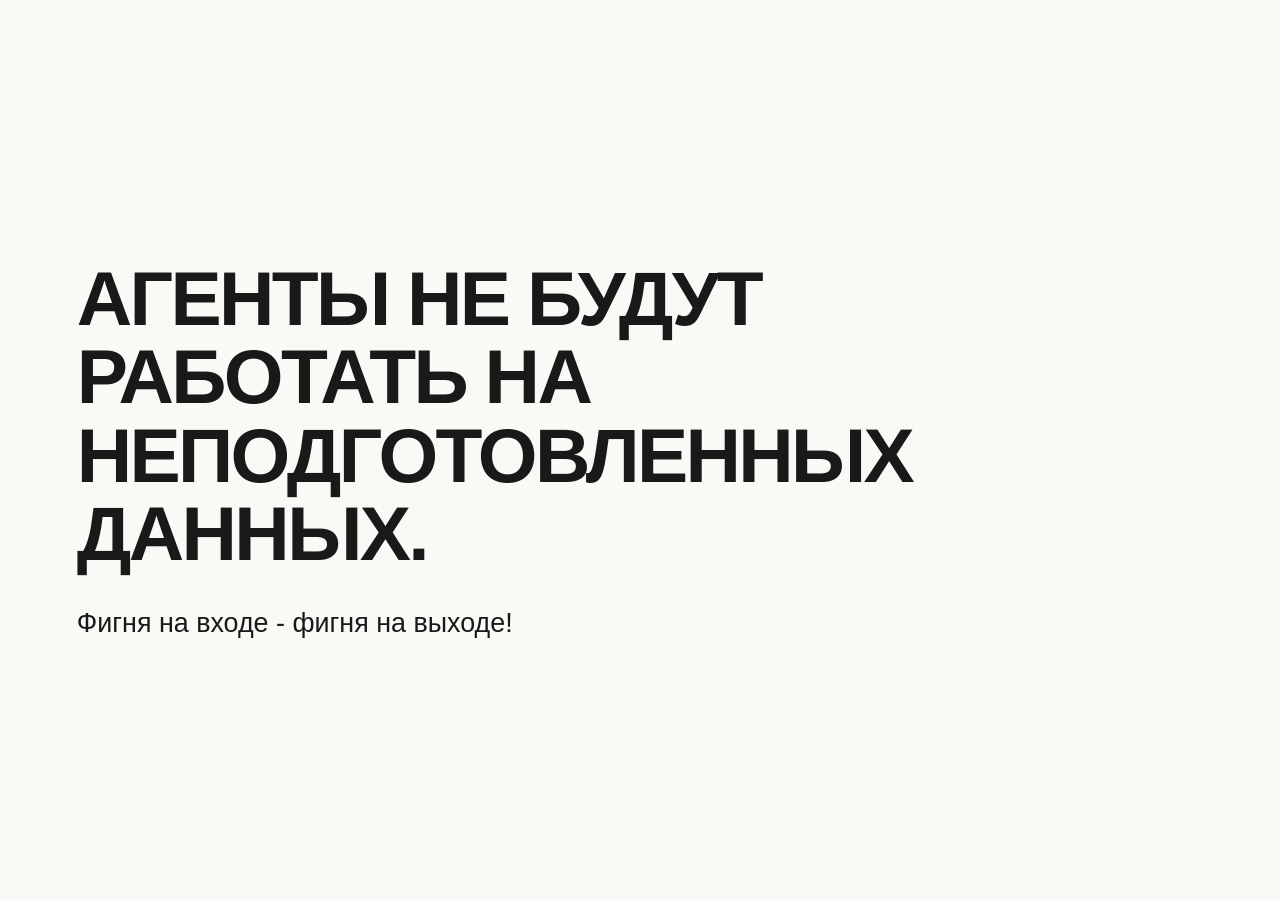
==== index.html @ 3a125cfa "Оставить на главной только тезис о подготовке данных и скрыть прежние страницы" ====
<!doctype html>
<html lang="ru">
<head>
<meta charset="utf-8">
<meta name="viewport" content="width=device-width, initial-scale=1">
<title>Агенты не будут работать на неподготовленных данных</title>
<style>
* { box-sizing: border-box; }
body { margin: 0; background: #faf9f6; color: #191919; font-family: Arial, sans-serif; }
main { min-height: 100vh; min-height: 100svh; display: grid; align-content: center; padding: 6vw; }
h1 { max-width: 22ch; margin: 0; font-size: clamp(1.55rem, 6vw, 6rem); line-height: 1.02; letter-spacing: -.035em; }
p { margin: 1.25em 0 0; font-size: clamp(1.1rem, 2.1vw, 2rem); line-height: 1.3; }
</style>
</head>
<body>
<main>
<h1>АГЕНТЫ НЕ БУДУТ РАБОТАТЬ НА НЕПОДГОТОВЛЕННЫХ ДАННЫХ.</h1>
<p>Фигня на входе - фигня на выходе!</p>
</main>
</body>
</html>
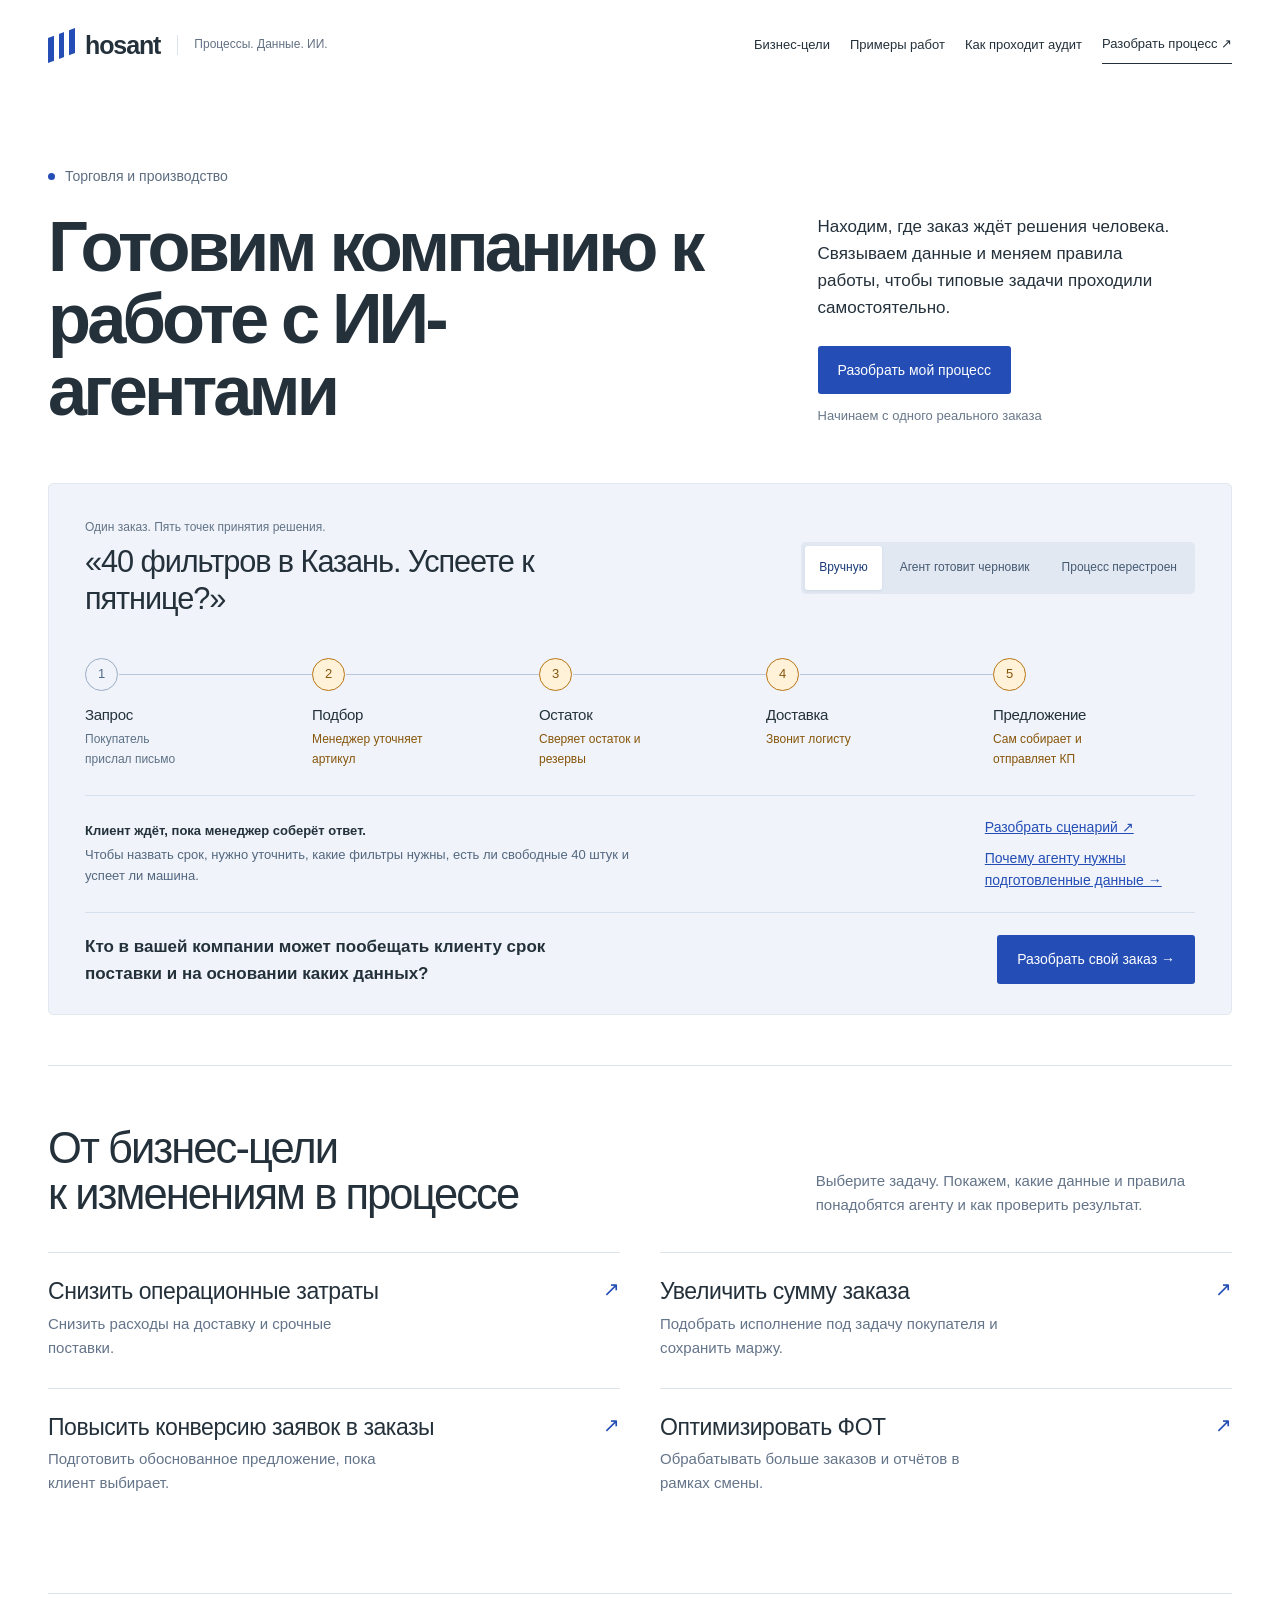
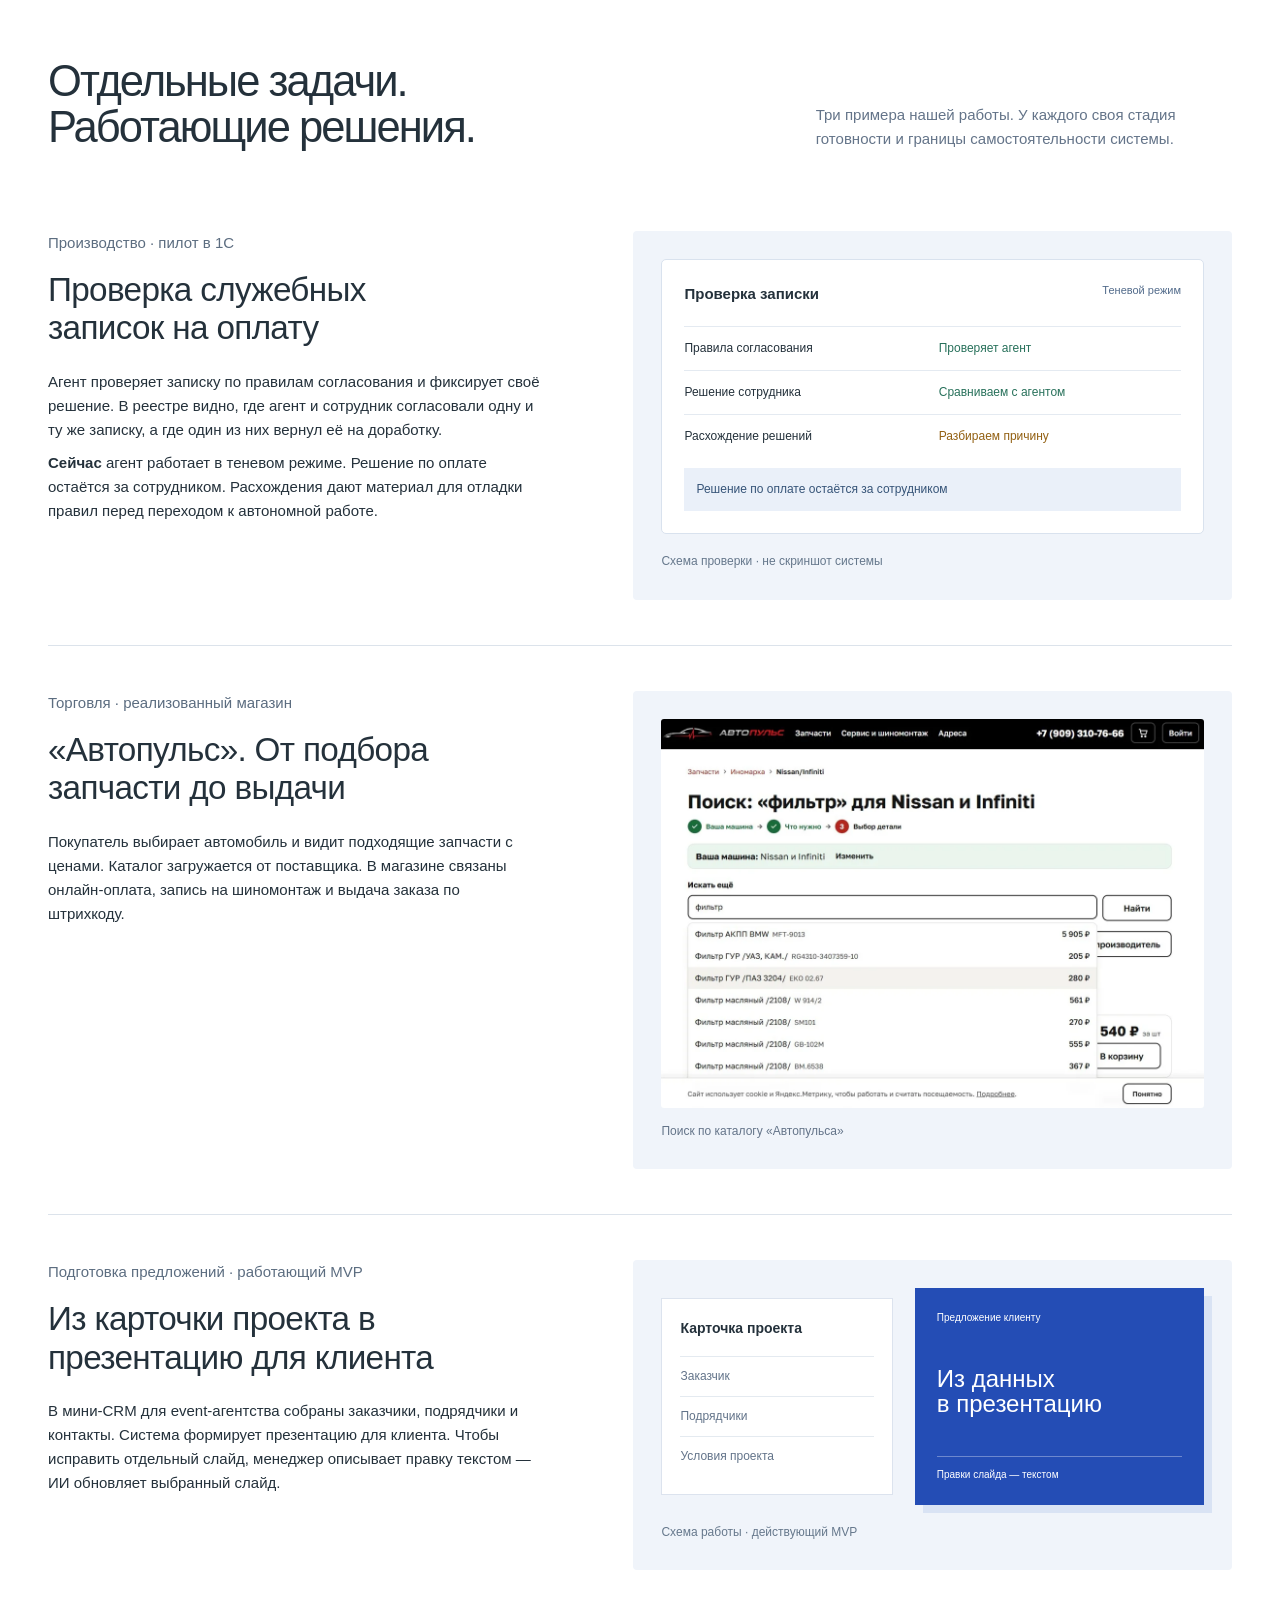
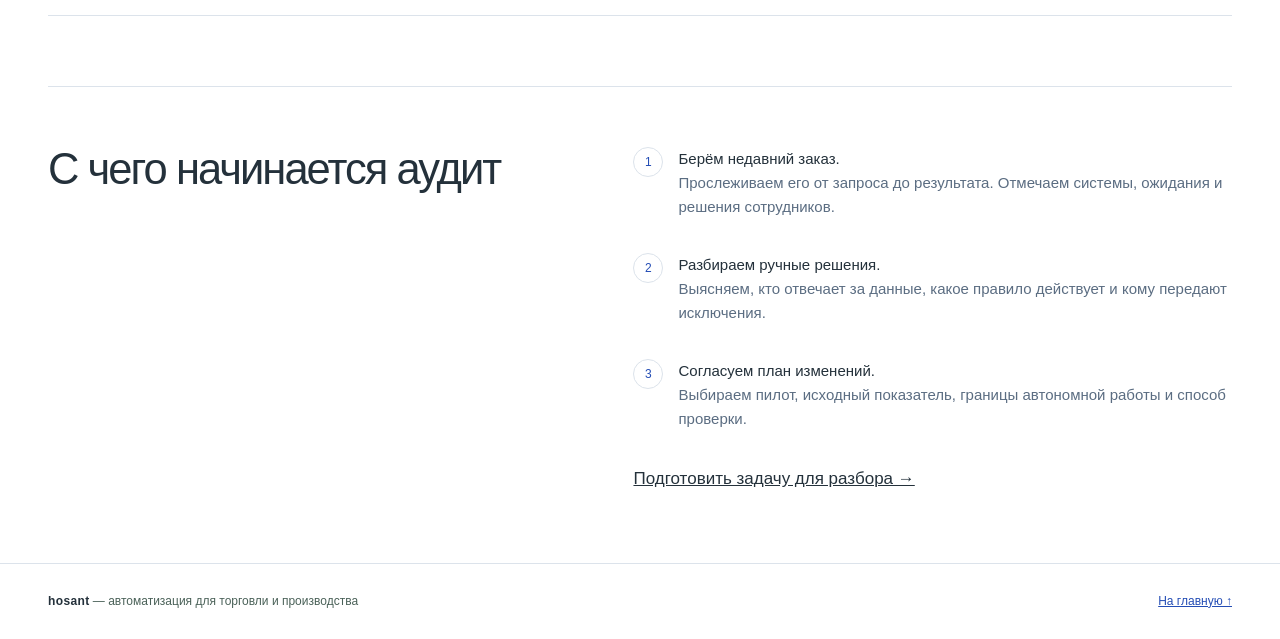
==== commit 1489df7e: "Восстановить обе страницы сайта в редакции до перезапуска" ====
--- a/index.html
+++ b/index.html
@@ -1,21 +1,135 @@
-<!doctype html>
-<html lang="ru">
-<head>
-<meta charset="utf-8">
-<meta name="viewport" content="width=device-width, initial-scale=1">
-<title>Агенты не будут работать на неподготовленных данных</title>
-<style>
-* { box-sizing: border-box; }
-body { margin: 0; background: #faf9f6; color: #191919; font-family: Arial, sans-serif; }
-main { min-height: 100vh; min-height: 100svh; display: grid; align-content: center; padding: 6vw; }
-h1 { max-width: 22ch; margin: 0; font-size: clamp(1.55rem, 6vw, 6rem); line-height: 1.02; letter-spacing: -.035em; }
-p { margin: 1.25em 0 0; font-size: clamp(1.1rem, 2.1vw, 2rem); line-height: 1.3; }
-</style>
-</head>
-<body>
-<main>
-<h1>АГЕНТЫ НЕ БУДУТ РАБОТАТЬ НА НЕПОДГОТОВЛЕННЫХ ДАННЫХ.</h1>
-<p>Фигня на входе - фигня на выходе!</p>
-</main>
-</body>
-</html>
+<!doctype html>
+<html lang="ru"><head><meta charset="utf-8"><meta name="viewport" content="width=device-width,initial-scale=1"><meta name="description" content="Аудит и изменение процессов для работы с ИИ-агентами в торговле и производстве."><title>ИИ для торговли и производства</title>
+<style>
+:root{--ink:#162c29;--green:#136454;--paper:#fbfaf6;--rule:#c9d2ca;--pale:#eaf1e8;--dark:#123d35;color:var(--ink);background:var(--paper);font:16px/1.55 Inter,Arial,sans-serif}*{box-sizing:border-box}body{margin:0}a{color:inherit}button,input,textarea{font:inherit}button,summary{cursor:pointer}a:focus-visible,button:focus-visible,summary:focus-visible,textarea:focus-visible{outline:3px solid #d18318;outline-offset:3px}.wrap{width:min(1160px,92%);margin:auto}header{border-bottom:1px solid var(--rule)}header .wrap,footer .wrap{display:flex;align-items:center;justify-content:space-between;gap:20px;padding:18px 0;flex-wrap:wrap}.brand{font-weight:700;text-decoration:none;display:flex;align-items:center;gap:10px}.mark{width:22px;height:22px;background:linear-gradient(135deg,var(--green) 45%,transparent 45% 55%,var(--green) 55%);border-radius:4px}nav{display:flex;gap:20px;align-items:center;flex-wrap:wrap}nav a{text-decoration:none;font-size:14px}a:hover{text-decoration:underline}.hero{padding:clamp(32px,6vw,76px) 0;display:grid;grid-template-columns:1.12fr 1fr;gap:clamp(24px,5vw,78px);align-items:center}.eyebrow{font-size:12px;font-weight:700;text-transform:uppercase;letter-spacing:.09em;color:var(--green)}h1,h2,h3,p{margin:0}h1,h2{letter-spacing:-.045em;line-height:1.05}h1{font-size:clamp(37px,5vw,69px);max-width:20ch}h2{font-size:clamp(27px,3.2vw,43px)}h3{font-size:20px;line-height:1.24;letter-spacing:-.02em}.lead{margin:18px 0 24px;max-width:60ch;font-size:18px}.cta{display:inline-flex;align-items:center;justify-content:center;background:var(--green);color:white;text-decoration:none;border:0;border-radius:6px;padding:12px 18px;font-weight:600}.demo{background:var(--dark);color:white;padding:clamp(20px,3vw,36px);border-radius:16px}.demo .eyebrow{color:#bddac7}.demo h2{font-size:clamp(24px,3vw,35px);margin:10px 0 20px}.tabs{display:flex;gap:4px;flex-wrap:wrap}.tabs button{color:white;background:transparent;border:1px solid #82a397;border-radius:5px;padding:8px 11px;font-size:14px}.tabs button[aria-pressed=true]{background:#e4f1c5;color:#18392c;border-color:#e4f1c5}.reply{padding:17px 0 0;min-height:104px}.reply strong{display:block;color:#d8efb6}.demo a{color:#d8efb6}.band{border-top:1px solid var(--rule);padding:36px 0 42px}.grid{display:grid;grid-template-columns:repeat(2,minmax(0,1fr));gap:12px;margin-top:20px}.tile{display:block;background:white;border:1px solid var(--rule);border-radius:9px;padding:20px;text-decoration:none}.tile:hover{background:var(--pale);text-decoration:none;border-color:var(--green)}.tile h3{display:flex;justify-content:space-between;gap:10px}.tile p{color:#51635b;margin-top:6px}.audit{display:grid;grid-template-columns:1fr 2fr;gap:24px}.audit ol{margin:0;padding-left:22px}.audit li{margin-bottom:9px}.inner{padding:30px 0 60px;max-width:920px}.crumb{font-size:14px;color:var(--green);margin-bottom:28px}.inner h1{font-size:clamp(32px,5vw,58px);max-width:26ch}.rows{margin:22px 0}.row{display:grid;grid-template-columns:1fr 2fr;gap:20px;border-top:1px solid var(--rule);padding:17px 0}.row dt{font-weight:700}.row dd{margin:0}.brief{max-width:650px;display:grid;gap:14px;margin-top:20px}textarea{display:block;width:100%;margin-top:7px;padding:12px;border:1px solid var(--rule);border-radius:6px}footer{border-top:1px solid var(--rule);color:#4a6158;font-size:14px}footer a{color:var(--green)}@media(max-width:740px){.hero,.audit,.row{grid-template-columns:1fr}.row{gap:4px}.grid{grid-template-columns:1fr}nav{gap:12px}.demo{padding:20px}.hero{gap:25px}.inner{padding-top:20px}}@media(max-width:380px){header .wrap{gap:8px}.brand{font-size:14px}}
+.works article{display:grid;grid-template-columns:minmax(220px,1fr) 2fr;gap:32px;padding:23px 0;border-bottom:1px solid var(--rule);scroll-margin-top:16px}.works h3{margin-top:6px}.works article p+p{margin-top:9px}.works details{margin-top:12px;color:var(--green)}.works summary{padding:5px 0}.works figure{margin:12px 0 0}.works img{display:block;width:100%;height:auto;border:1px solid var(--rule);border-radius:6px}.works figcaption{font-size:13px;margin-top:4px}.related{margin:0 0 18px}.related a{color:var(--green)}@media(max-width:740px){.works article{grid-template-columns:1fr;gap:9px}}
+
+:root{--ink:#24313b;--green:#244db5;--paper:#fff;--rule:#dce3eb;--pale:#eef3fc;--dark:#183564;font:17px/1.6 'Golos Text',Arial,sans-serif;color:var(--ink);background:#fff}
+html{scroll-behavior:smooth}body{overflow-wrap:break-word}button,a,input,textarea{-webkit-tap-highlight-color:transparent}a,button{touch-action:manipulation}button{min-height:44px}.wrap{width:min(1240px,calc(100% - 96px))}header .wrap{padding:25px 0}header{border-bottom:0}.brand{font-size:25px;letter-spacing:-1.1px}.brand small{font-size:12px;letter-spacing:0;font-weight:400;border-left:1px solid var(--rule);padding-left:16px;margin-left:7px;color:#637183}.mark{width:27px;height:25px;border-radius:0;background:linear-gradient(90deg,#244db5 0 22%,transparent 22% 39%,#244db5 39% 61%,transparent 61% 78%,#244db5 78%);transform:skewY(-20deg)}nav a{font-size:13px}nav a:last-child{border-bottom:1px solid var(--ink);padding:8px 0}.hero{display:block;padding:75px 0 50px}.hero-top{display:grid;grid-template-columns:1.7fr 1fr;gap:65px;align-items:end}.eyebrow{text-transform:none;letter-spacing:0;font-weight:500;font-size:14px;color:#5c6d80}.hero .eyebrow{margin-bottom:24px;display:flex;align-items:center;gap:10px}.hero .eyebrow:before{content:'';width:7px;height:7px;background:var(--green);border-radius:50%}h1{font-size:clamp(40px,5.5vw,76px);max-width:17ch;line-height:1.02;letter-spacing:-.055em;font-weight:600}h2{font-size:clamp(30px,3.4vw,46px);font-weight:500;letter-spacing:-.045em}h3{font-weight:500}.hero .lead{font-size:17px;margin:0 0 24px;max-width:39ch}.cta{border-radius:3px;padding:13px 20px;font-size:14px;font-weight:500}.cta:hover{background:#173b97;text-decoration:none}.hero-note{font-size:13px;margin-top:12px;color:#68778a}
+.journey{margin-top:56px;padding:34px 36px 27px;background:#f0f4fa;border:1px solid #e2e8f0;border-radius:5px}.journey-head{display:flex;justify-content:space-between;gap:25px;align-items:center}.journey-head h2{font-size:clamp(23px,2.4vw,32px);letter-spacing:-.035em;max-width:27ch;line-height:1.2}.scenario-label{font-size:12px;color:#627387;margin-bottom:7px}.tabs{background:#e1e8f2;padding:4px;border-radius:5px;flex-wrap:nowrap;flex-shrink:0}.tabs button{color:#455971;border:0;border-radius:3px;font-size:12px;padding:8px 14px}.tabs button[aria-pressed=true]{background:#fff;color:#193b77;box-shadow:0 1px 3px #18356416}.route-track{list-style:none;padding:0;margin:40px 0 25px;display:grid;grid-template-columns:repeat(5,1fr);gap:25px}.route-track li{position:relative;min-width:0}.route-track li:not(:last-child):after{content:'';position:absolute;height:1px;background:#b9c7d9;left:34px;right:-25px;top:16px}.node-dot{display:grid;place-items:center;position:relative;z-index:1;width:33px;height:33px;border:1px solid #9babc2;border-radius:50%;background:#f0f4fa;color:#526a8d;font-size:13px;margin-bottom:15px}.route-track h3{font-size:15px;margin-bottom:6px}.route-track p{font-size:12px;color:#5e7187;max-width:17ch;min-height:40px}.route-track .waiting .node-dot{background:#fff2d8;border-color:#b87514;color:#86560d}.route-track .waiting p{color:#87550a}.journey[data-after=true] .node-dot{background:#e3efe9;border-color:#28715b;color:#28715b}.journey[data-after=true] .route-track li:not(:last-child):after{background:#6f9f91}.journey-foot{display:grid;grid-template-columns:1fr auto;gap:24px;align-items:center;border-top:1px solid #d6dfec;padding-top:20px}.reply{padding:0;min-height:66px;max-width:78ch;font-size:13px;color:#53677f}.reply strong{color:var(--ink);margin-bottom:3px}.journey-foot>a{font-size:13px;color:var(--green)}.band{padding:60px 0 70px}.section-head{display:grid;grid-template-columns:1.7fr 1fr;gap:60px;margin-bottom:35px;align-items:end}.section-head p{font-size:15px;color:#647489}.grid{gap:0 40px;margin-top:30px}.tile{border:0;border-top:1px solid var(--rule);border-radius:0;padding:24px 0 28px;background:none}.tile:hover{background:none}.tile h3{font-size:23px}.tile h3 span{color:var(--green);font-size:20px}.tile p{font-size:15px;max-width:42ch;color:#647489}.works{padding-top:65px}.works article{grid-template-columns:1fr 1.15fr;gap:65px;padding:45px 0;align-items:start}.works h3{font-size:clamp(25px,2.6vw,35px);line-height:1.16;max-width:23ch;margin:16px 0 22px}.works article p{font-size:15px}.work-copy{max-width:52ch}.work-copy p+p{margin-top:12px}.work-visual{background:#f0f4fa;padding:28px;border-radius:4px;min-width:0}.visual-caption{font-size:12px!important;color:#66788c;margin-top:18px!important}.approval{background:white;border:1px solid #d9e2ee;border-radius:5px;padding:22px}.approval-title{font-size:15px;font-weight:600;margin-bottom:20px;display:flex;justify-content:space-between}.approval-title span{font-size:11px;color:#526b8b;font-weight:400}.approval-line{display:grid;grid-template-columns:1fr 1fr;gap:12px;padding:12px 0;border-top:1px solid #e4eaf1;font-size:12px}.approval-line b{font-weight:500;color:#28715b}.approval-line.warn b{color:#926012}.approval-bottom{font-size:12px;background:#eaf0f9;padding:12px;margin-top:10px;color:#365478}.works figure{margin:0}.works img{border:0;border-radius:3px}.works figcaption{font-size:12px;color:#647489;margin-top:14px}.document-stack{display:grid;grid-template-columns:.8fr 1fr;gap:22px;align-items:center}.project-sheet{background:white;border:1px solid #dce3ee;padding:18px;font-size:12px}.project-sheet b{display:block;font-size:14px;margin-bottom:16px}.project-sheet span{display:block;border-top:1px solid #e4eaf0;padding:10px 0;color:#63748a}.slide-sheet{aspect-ratio:4/3;background:#244db5;color:white;padding:22px;display:flex;flex-direction:column;justify-content:space-between;box-shadow:8px 8px 0 #d9e3f4}.slide-sheet small{font-size:10px}.slide-sheet strong{font-size:24px;line-height:1.05;font-weight:500}.slide-sheet span{font-size:10px;border-top:1px solid #ffffff55;padding-top:10px}.audit{grid-template-columns:1fr 1.15fr;gap:65px}.audit ol{list-style:none;padding:0;counter-reset:audit}.audit li{position:relative;padding:0 0 25px 45px;counter-increment:audit}.audit li:before{content:counter(audit);position:absolute;left:0;top:0;border:1px solid var(--rule);width:28px;height:28px;display:grid;place-items:center;font-size:12px;color:var(--green);border-radius:50%}.audit li b{display:block;font-weight:500}.audit li{font-size:15px;color:#5b6d82}.audit li b{color:var(--ink)}.inner{padding-top:60px;min-height:65vh}.inner h1{font-weight:500}.crumb{font-size:13px}.row{font-size:16px;padding:22px 0}.brief{gap:22px}textarea{background:#f7f9fc;border-radius:3px}.brief p{font-size:14px;color:#647489}footer .wrap{padding:28px 0;font-size:12px}.footer-brand{font-weight:600;letter-spacing:.03em;color:var(--ink)}.skip{position:absolute;left:20px;top:-100px;background:white;padding:12px;z-index:5}.skip:focus{top:10px}:focus-visible{outline:3px solid #b87514;outline-offset:4px}
+@media(min-width:1500px){.hero{padding-top:95px}}@media(max-width:950px){.wrap{width:calc(100% - 48px)}.hero-top{gap:30px;grid-template-columns:1.4fr 1fr}.hero .lead{font-size:15px}.journey{padding:26px}.journey-head{align-items:start}.works article,.audit{gap:30px}.brand small{display:none}.journey-foot{grid-template-columns:1fr}.section-head{gap:30px}.slide-sheet strong{font-size:20px}}
+@media(max-width:680px){.wrap{width:calc(100% - 36px)}header .wrap{padding:19px 0;gap:18px}.brand{font-size:23px}nav{width:100%;justify-content:space-between;gap:10px}nav a{font-size:11px}nav a:last-child{display:none}.hero{padding:34px 0}.hero-top,.section-head,.works article,.audit{grid-template-columns:1fr;gap:22px}h1{font-size:clamp(39px,10vw,62px);max-width:17ch}.hero .eyebrow{margin-bottom:18px}.hero .lead{font-size:16px;max-width:45ch}.hero-note{font-size:12px}.journey{margin-top:32px;padding:22px 18px}.journey-head{display:block}.tabs{width:fit-content;margin-top:20px}.route-track{grid-template-columns:1fr;margin:27px 0 12px;gap:0}.route-track li{display:grid;grid-template-columns:34px 1fr;column-gap:14px;padding-bottom:21px}.route-track li:not(:last-child):after{width:1px;height:auto;left:16px;right:auto;top:30px;bottom:0}.node-dot{grid-row:1/3;margin:0}.route-track h3{margin:2px 0 2px}.route-track p{max-width:none;min-height:0}.journey-foot{gap:16px}.reply{min-height:106px;font-size:13px}.band{padding:38px 0 44px}.section-head{margin-bottom:20px}.section-head p{font-size:14px}.grid{grid-template-columns:1fr;margin-top:20px}.tile{padding:20px 0}.tile h3{font-size:21px}.works article{padding:30px 0;gap:22px}.works h3{font-size:29px;max-width:22ch}.work-visual{padding:20px}.approval-title{gap:12px}.approval-title span{max-width:80px;text-align:right}.audit{gap:28px}.inner{padding-top:30px}.inner h1{font-size:38px}.row{grid-template-columns:1fr;gap:5px}.row dt{font-size:14px;color:#61748b}footer .wrap{align-items:start;gap:12px}.document-stack{gap:15px}.slide-sheet{padding:15px}.slide-sheet strong{font-size:21px}}
+@media(prefers-reduced-motion:reduce){html{scroll-behavior:auto}*,*:before,*:after{animation:none!important;transition:none!important}}
+
+.journey .journey-head{flex-wrap:wrap}.journey .tabs{flex-wrap:wrap;max-width:100%}.audit-prompt{border-top:1px solid #d6dfec;margin-top:20px;padding-top:20px;display:flex;align-items:center;justify-content:space-between;gap:16px;flex-wrap:wrap}.audit-prompt p{max-width:52ch;font-weight:600}.audit-prompt .cta{white-space:normal}
+.journey-links{display:grid;gap:8px;max-width:27ch;font-size:14px}.journey-links a{color:var(--green)}
+</style></head><body><a class="skip" href="#app">Перейти к содержанию</a><header><div class="wrap"><a class="brand" href="#home"><span class="mark" aria-hidden="true"></span>hosant<small>Процессы. Данные. ИИ.</small></a><nav aria-label="Навигация"><a href="#goals">Бизнес-цели</a><a href="#works">Примеры работ</a><a href="#audit">Как проходит аудит</a><a href="#brief">Разобрать процесс ↗</a></nav></div></header>
+<main class="wrap" id="app" tabindex="-1"></main><footer><div class="wrap"><span><span class="footer-brand">hosant</span> — автоматизация для торговли и производства</span><a href="#home">На главную ↑</a></div></footer>
+<template id="portfolio">
+<section class="band works" id="works" aria-labelledby="work-title">
+<div class="section-head"><h2 id="work-title">Отдельные задачи.<br>Работающие решения.</h2><p>Три примера нашей работы. У каждого своя стадия готовности и границы самостоятельности системы.</p></div>
+<article id="work-1c">
+<div><p class="eyebrow">Производство · пилот в 1С</p><h3>Проверка служебных записок на оплату</h3><div class="work-copy"><p>Агент проверяет записку по правилам согласования и фиксирует своё решение. В реестре видно, где агент и сотрудник согласовали одну и ту же записку, а где один из них вернул её на доработку.</p><p><strong>Сейчас</strong> агент работает в теневом режиме. Решение по оплате остаётся за сотрудником. Расхождения дают материал для отладки правил перед переходом к автономной работе.</p></div></div><div class="work-visual"><div class="approval"><div class="approval-title">Проверка записки<span>Теневой режим</span></div><div class="approval-line"><span>Правила согласования</span><b>Проверяет агент</b></div><div class="approval-line"><span>Решение сотрудника</span><b>Сравниваем с агентом</b></div><div class="approval-line warn"><span>Расхождение решений</span><b>Разбираем причину</b></div><div class="approval-bottom">Решение по оплате остаётся за сотрудником</div></div><p class="visual-caption">Схема проверки · не скриншот системы</p></div></article>
+<article id="work-catalog">
+<div><p class="eyebrow">Торговля · реализованный магазин</p><h3>«Автопульс». От подбора запчасти до выдачи</h3><div class="work-copy"><p>Покупатель выбирает автомобиль и видит подходящие запчасти с ценами. Каталог загружается от поставщика. В магазине связаны онлайн-оплата, запись на шиномонтаж и выдача заказа по штрихкоду.</p>
+</div></div><div class="work-visual"><figure><img loading="lazy" alt="В каталоге «Автопульса» по запросу о фильтрах для Nissan и Infiniti показаны варианты с ценами." src="[data-uri]"><figcaption>Поиск по каталогу «Автопульса»</figcaption></figure></div></article>
+<article id="work-proposal">
+<div><p class="eyebrow">Подготовка предложений · работающий MVP</p><h3>Из карточки проекта в презентацию для клиента</h3><div class="work-copy"><p>В мини-CRM для event-агентства собраны заказчики, подрядчики и контакты. Система формирует презентацию для клиента. Чтобы исправить отдельный слайд, менеджер описывает правку текстом — ИИ обновляет выбранный слайд.</p></div></div><div class="work-visual"><div class="document-stack"><div class="project-sheet"><b>Карточка проекта</b><span>Заказчик</span><span>Подрядчики</span><span>Условия проекта</span></div><div class="slide-sheet"><small>Предложение клиенту</small><strong>Из данных<br>в презентацию</strong><span>Правки слайда — текстом</span></div></div><p class="visual-caption">Схема работы · действующий MVP</p></div></article>
+</section></template>
+<script>
+'use strict';
+const goals=[
+{title:'Снизить операционные затраты',cases:[
+['Объединить доставки','Два заказа в один район уходят разными машинами.','Агент сверяет адреса, загрузку и окна приёмки. Объединяет рейсы, если соблюдены все условия.','Стоимость доставки заказа при сопоставимых маршрутах и сроках.'],
+['Избежать срочной закупки','Нехватку деталей замечают перед выпуском партии и платят за экспресс-доставку.','Агент сверяет спецификацию с остатками и датами поступлений. Заранее создаёт заявку на недостающие детали.','Доплаты за срочные поставки на выпущенную партию.']]},
+{title:'Увеличить сумму заказа',cases:[
+['Предложить старшую модель','Продавец выставляет счёт по артикулу, хотя заявленная нагрузка близка к пределу модели.','Агент сравнивает требования с каталогом и включает в предложение два подходящих варианта с разницей в цене. Выбор за клиентом.','Средний чек и валовая прибыль на сопоставимый заказ.'],
+['Предложить усиленное исполнение','Для детали считают только базовое покрытие, хотя заказчик указал влажную среду.','Агент находит согласованный вариант покрытия для этих условий и добавляет в КП его стоимость и срок изготовления.','Доля заказов с улучшенным исполнением и валовая прибыль на заказ.']]},
+{title:'Повысить конверсию заявок в заказы',cases:[
+['Ответить, пока клиент выбирает поставщика','Менеджер выясняет, успеет ли доставить 40 фильтров в Казань к пятнице.','Агент сверяет остаток, цену клиента и дату перевозчика. Если срок подтверждён, сразу отправляет предложение.','Доля квалифицированных заявок, ставших заказами.'],
+['Быстрее рассчитать типовую партию','Запрос на повторный выпуск ждёт, пока технолог и плановик подтвердят параметры.','Для утверждённой спецификации агент проверяет материалы и свободную мощность, рассчитывает срок и выпускает КП по правилам.','Доля запросов на типовые партии, дошедших до заказа.']]},
+{title:'Оптимизировать ФОТ',cases:[
+['Обработать больше заказов в смену','Оператор переносит позиции из писем покупателей в учётную систему.','Агент создаёт заказы по распознанным артикулам. Оператор получает только строки, требующие уточнения.','ФОТ обработки одного заказа при неизменной доле ошибок.'],
+['Снять ручную подготовку сменной сводки','Мастер после смены собирает выпуск и брак из нескольких журналов.','Агент сводит записи по партиям и передаёт мастеру расхождения. После сверки формирует отчёт.','Часы подготовки сводок и оплаченные сверхурочные за месяц.']]}
+];
+const auditExamples=[[["Диспетчер уточняет адреса и допустимое время доставки, затем решает, можно ли менять рейс.","Закрепить в заказе адрес, окно и ограничения по грузу. Согласовать, кто разрешает перенос и при каких условиях маршрут можно менять автоматически."],["Снабженец уточняет версию спецификации у технолога, затем решает, нужна ли срочная закупка.","Связать утверждённую спецификацию с планом выпуска, остатками и сроками поставки. Назначить ответственного за изменения плана."]],[["Менеджер переводит пожелания клиента в требования и проверяет, подходит ли более дорогая модель.","Связать рабочие параметры с характеристиками каталога. Согласовать допустимые замены и ситуации, требующие инженера."],["Инженер уточняет среду эксплуатации и проверяет, допустимо ли менять исполнение детали.","Связать условия эксплуатации с утверждёнными исполнениями и себестоимостью. Новые сочетания направлять технологу."]],[["На входе менеджер выясняет, какой фильтр назван в письме. Агент может собрать черновик КП. На выходе менеджер звонит логисту и решает, можно ли обещать пятницу.","Связать обозначение клиента с артикулом, остаток — с резервами, адрес — с подтверждённым сроком перевозчика. Продажи и логистика согласуют, когда можно обещать дату, кто обновляет данные и кому передать исключение."],["На входе технолог определяет версию чертежа. На выходе плановик решает, можно ли обещать срок.","Утвердить версионность спецификаций, связать нормы с запасами и графиком загрузки. Определить, какие отклонения требуют нового расчёта."]],[["Оператор расшифровывает обозначения клиента, после загрузки сверяет созданный заказ с письмом.","Вести соответствия артикулов, проверять единицы измерения и дубли. Назначить владельца справочника и очередь неоднозначных строк."],["Мастер определяет, к какой партии относится запись, и объясняет расхождение между сменами.","Закрепить единые номера партий, правила учёта брака и время закрытия смены. Установить, кто подтверждает исправления."]]];
+
+const industries=['Торговля','Производство'];
+const summaries=['Снизить расходы на доставку и срочные поставки.','Подобрать исполнение под задачу покупателя и сохранить маржу.','Подготовить обоснованное предложение, пока клиент выбирает.','Обрабатывать больше заказов и отчётов в рамках смены.'];
+const app=document.querySelector('#app');
+function tile(url,title,description,label=''){
+ return '<a class="tile" href="#'+url+'">'+(label?'<span class="eyebrow">'+label+'</span>':'')+'<h3>'+title+'<span aria-hidden="true">↗</span></h3><p>'+description+'</p></a>';
+}
+function home(){
+ app.innerHTML='<section class="hero"><p class="eyebrow">Торговля и производство</p><div class="hero-top"><h1>Готовим компанию к работе с ИИ-агентами</h1><div><p class="lead">Находим, где заказ ждёт решения человека. Связываем данные и меняем правила работы, чтобы типовые задачи проходили самостоятельно.</p><a class="cta" href="#brief">Разобрать мой процесс</a><p class="hero-note">Начинаем с одного реального заказа</p></div></div><section class="journey" aria-label="Путь заказа: учебный пример" data-after="false"><div class="journey-head"><div><p class="scenario-label">Один заказ. Пять точек принятия решения.</p><h2>«40 фильтров в Казань. Успеете к пятнице?»</h2></div><div class="tabs" role="group" aria-label="Режим примера"><button type="button" aria-pressed="true">Вручную</button><button type="button" aria-pressed="false">Агент готовит черновик</button><button type="button" aria-pressed="false">Процесс перестроен</button></div></div><ol class="route-track"></ol><div class="journey-foot"><div class="reply" aria-live="polite"></div><aside class="journey-links"><a href="#case/2/0">Разобрать сценарий ↗</a><a href="ai-native.html">Почему агенту нужны подготовленные данные →</a></aside></div><div class="audit-prompt"><p>Кто в вашей компании может пообещать клиенту срок поставки и на основании каких данных?</p><a class="cta" href="#brief/2/0">Разобрать свой заказ →</a></div></section></section><section class="band" id="goals"><div class="section-head"><h2>От бизнес-цели<br>к изменениям в процессе</h2><p>Выберите задачу. Покажем, какие данные и правила понадобятся агенту и как проверить результат.</p></div><div class="grid">'+goals.map((g,i)=>tile('goal/'+i,g.title,summaries[i])).join('')+'</div></section><section class="band audit" id="audit"><h2>С чего начинается аудит</h2><div><ol><li><b>Берём недавний заказ.</b> Прослеживаем его от запроса до результата. Отмечаем системы, ожидания и решения сотрудников.</li><li><b>Разбираем ручные решения.</b> Выясняем, кто отвечает за данные, какое правило действует и кому передают исключения.</li><li><b>Согласуем план изменений.</b> Выбираем пилот, исходный показатель, границы автономной работы и способ проверки.</li></ol><a href="#brief">Подготовить задачу для разбора →</a></div></section>';
+ app.querySelector('#audit').before(document.querySelector('#portfolio').content.cloneNode(true));
+ const buttons=[...app.querySelectorAll('.tabs button')];
+ const stageNames=['Запрос','Подбор','Остаток','Доставка','Предложение'];
+ const modes=[
+  {steps:['Покупатель прислал письмо','Менеджер уточняет артикул','Сверяет остаток и резервы','Звонит логисту','Сам собирает и отправляет КП'],
+   title:'Клиент ждёт, пока менеджер соберёт ответ.',
+   result:'Чтобы назвать срок, нужно уточнить, какие фильтры нужны, есть ли свободные 40 штук и успеет ли машина.'},
+  {steps:['Менеджер разбирает письмо','Вводит артикул для агента','Агент подставляет остаток из 1С','Менеджер уточняет дату','Агент пишет черновик КП'],
+   title:'Черновик готов. Обещать пятницу пока может только менеджер.',
+   result:'На входе сотрудник уточнил артикул. На выходе он проверяет резерв, подтверждает доставку у логиста и только потом отправляет предложение.'},
+  {steps:['Агент читает заявку','Находит артикул по справочнику','Вычитает действующие резервы','Проверяет срок перевозчика','Отправляет подтверждённое КП'],
+   title:'По типовому заказу клиент получает ответ без ожидания менеджера.',
+   result:'Продажи и склад согласовали справочник и правила резерва. Логистика определила источник срока. Если артикул однозначен, товар свободен и перевозчик подтвердил пятницу, агент отправляет КП сам. Если дата неизвестна, запрос уходит логисту.'}
+ ];
+ function showMode(index){
+  const mode=modes[index];
+  buttons.forEach((button,i)=>button.setAttribute('aria-pressed',String(i===index)));
+  app.querySelector('.journey').dataset.after=String(index===2);
+  const track=app.querySelector('.route-track');
+  track.replaceChildren();
+  mode.steps.forEach((description,i)=>{
+   const step=document.createElement('li');
+   if((index===0 && i>0)||(index===1 && [1,3].includes(i)))step.className='waiting';
+   const marker=document.createElement('span');
+   marker.className='node-dot';
+   marker.setAttribute('aria-hidden','true');
+   marker.textContent=index===2?'✓':String(i+1);
+   const title=document.createElement('h3');
+   title.textContent=stageNames[i];
+   const text=document.createElement('p');
+   text.textContent=description;
+   step.append(marker,title,text);
+   track.append(step);
+  });
+  const lead=document.createElement('strong');
+  lead.textContent=mode.title;
+  app.querySelector('.reply').replaceChildren(lead,document.createTextNode(mode.result));
+ }
+ buttons.forEach((button,i)=>button.addEventListener('click',()=>showMode(i)));
+ showMode(0);
+}
+function crumbs(links){return '<div class="crumb">'+links.join(' &nbsp;›&nbsp; ')+'</div>'}
+const topLink='<a href="#goals">Бизнес-цели</a>';
+function goalPage(g){
+ const item=goals[g];
+ app.innerHTML='<section class="inner">'+crumbs([topLink,item.title])+'<h1>'+item.title+'</h1><p class="lead">Выберите ситуацию, которая ближе к вашей работе.</p><div class="grid">'+item.cases.map((c,i)=>tile('case/'+g+'/'+i,c[0],c[1],industries[i])).join('')+'</div></section>';
+}
+function relatedWork(goal,industry){
+ const links={
+  '1/0':['work-catalog','Подбор товара по автомобилю в «Автопульсе»'],
+  '2/0':['work-proposal','Как мини-CRM собирает предложение для клиента'],
+  '3/1':['work-1c','Как на производстве проверяют решения агента в 1С']
+ };
+ const link=links[goal+'/'+industry];
+ return link ? '<p class="related">Пример нашей работы · <a href="#'+link[0]+'">'+link[1]+' →</a></p>' : '';
+}
+function casePage(g,i){
+ const c=goals[g].cases[i],audit=auditExamples[g][i];
+ const rows=[['Как сейчас',audit[0]],['Что меняем по итогам аудита',audit[1]],['Как работает агент',c[2]],['Чем измерить результат',c[3]]];
+ app.innerHTML='<article class="inner">'+crumbs([topLink,'<a href="#goal/'+g+'">'+goals[g].title+'</a>',industries[i]])+'<p class="eyebrow">Учебный сценарий · '+industries[i]+'</p><h1>'+c[0]+'</h1><dl class="rows">'+rows.map(([k,v])=>'<div class="row"><dt>'+k+'</dt><dd>'+v+'</dd></div>').join('')+'</dl>'+relatedWork(g,i)+'<a class="cta" href="#brief/'+g+'/'+i+'">Разобрать похожую задачу →</a></article>';
+}
+function brief(g,i){
+ const context=goals[g]?.cases[i]?goals[g].title+' / '+industries[i]+' / '+goals[g].cases[i][0]:'Аудит процесса';
+ app.innerHTML='<section class="inner">'+crumbs([topLink,'Подготовка к аудиту'])+'<h1>Опишите один процесс</h1><p class="lead">'+context+'</p><form class="brief"><label>Что сейчас требует ручной работы?<textarea name="task" required rows="3" placeholder="Вспомните один недавний заказ"></textarea></label><label>Какой результат вы хотите получить?<textarea name="result" rows="2" placeholder="Например, подтвердить срок без звонка логисту"></textarea></label><p>Описание сохранится текстовым файлом на вашем устройстве для обсуждения с командой.</p><button class="cta">Скачать описание задачи</button></form></section>';
+ const form=app.querySelector('form');
+ form.onsubmit=e=>{e.preventDefault();const input=new FormData(form);const content=[context,input.get('task'),input.get('result')].join('\n\n');const url=URL.createObjectURL(new Blob(['\ufeff',content],{type:'text/plain;charset=utf-8'}));const a=document.createElement('a');a.href=url;a.download='Задача для аудита.txt';a.click();setTimeout(()=>URL.revokeObjectURL(url),1000);};
+}
+function route(){
+ const [path,goalId,industryId]=location.hash.slice(1).split('/');
+ const validGoal=/^[0-3]$/.test(goalId),validIndustry=/^[01]$/.test(industryId);
+ if(path==='goal'&&validGoal)goalPage(Number(goalId));
+ else if(path==='case'&&validGoal&&validIndustry)casePage(Number(goalId),Number(industryId));
+ else if(path==='brief')brief(validGoal?Number(goalId):-1,validIndustry?Number(industryId):-1);
+ else home();
+ document.title=app.querySelector('h1').textContent+' · ИИ для бизнеса';
+ if(path==='app')app.focus({preventScroll:true});
+ if(['goals','audit','works','work-catalog','work-proposal','work-1c'].includes(path))document.getElementById(path).scrollIntoView();
+ else window.scrollTo(0,0);
+}
+window.addEventListener('hashchange',()=>{route();app.focus({preventScroll:true})});route();
+</script></body></html>
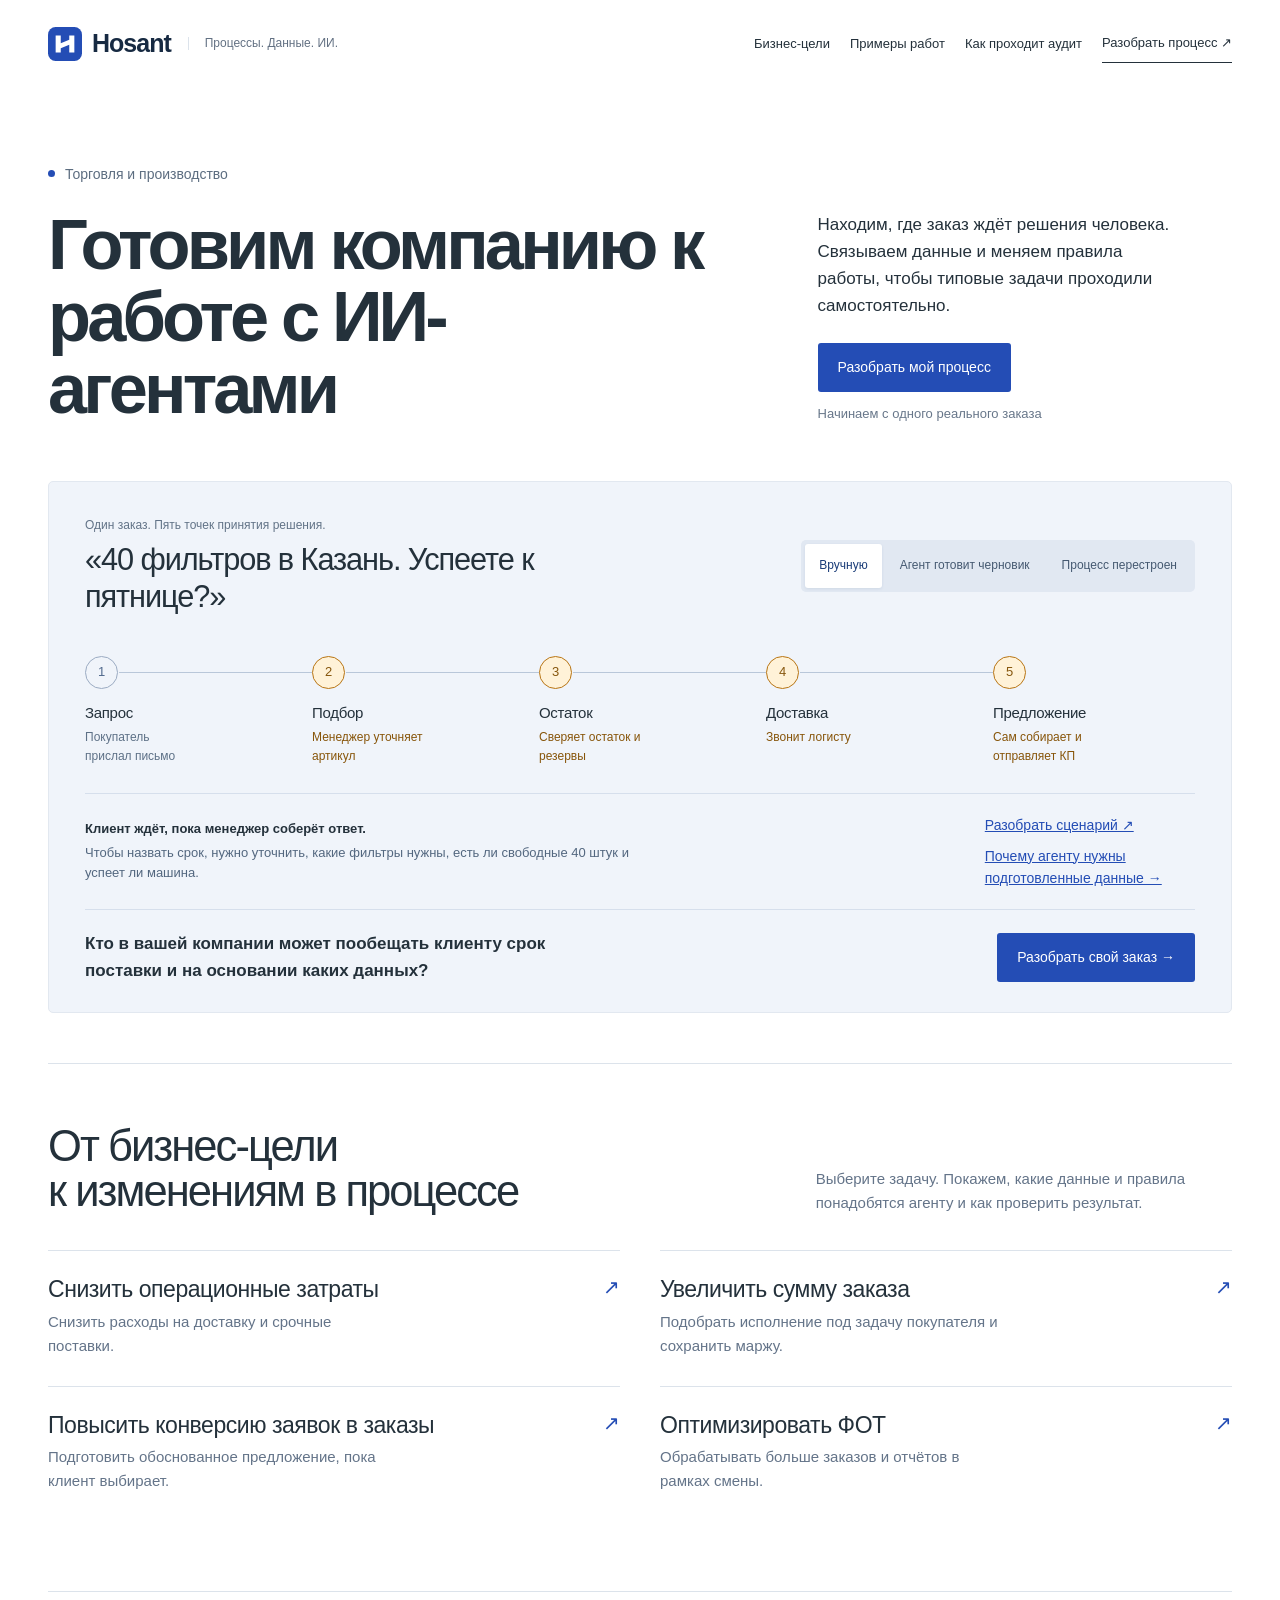
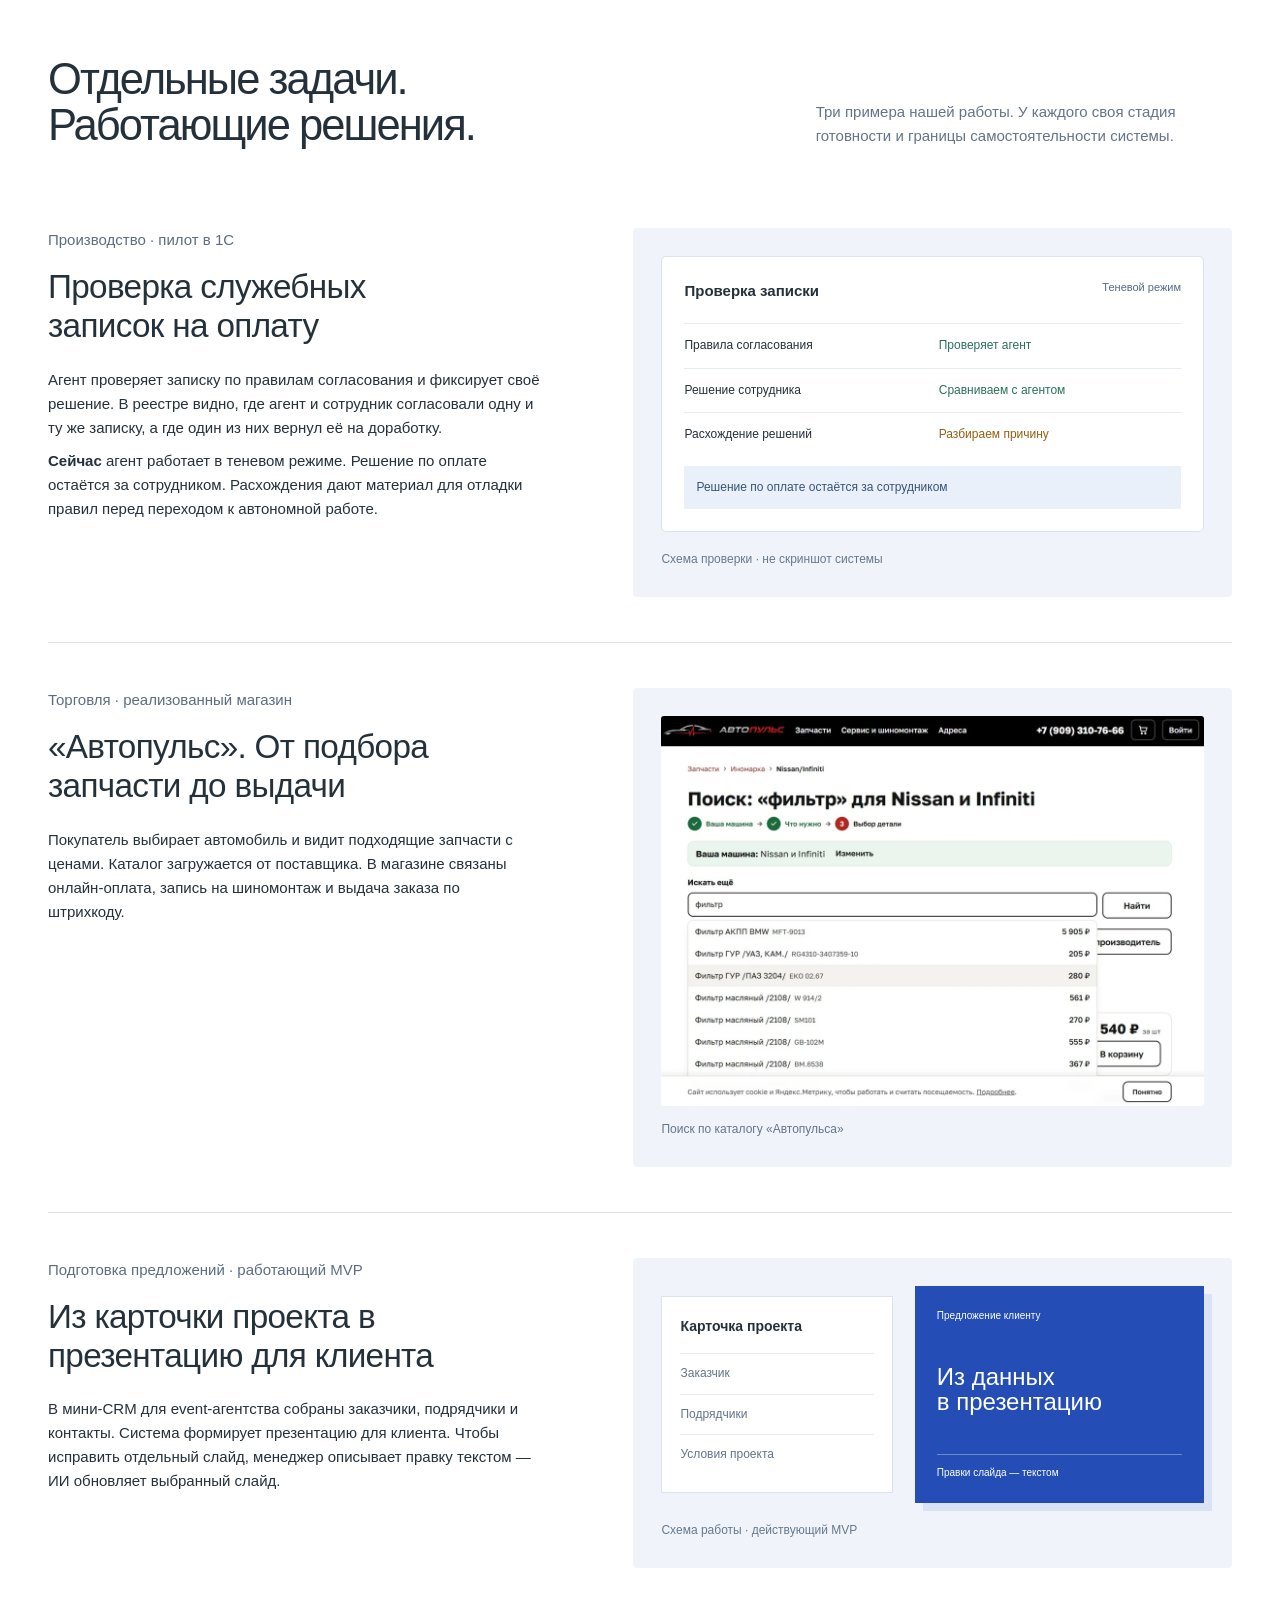
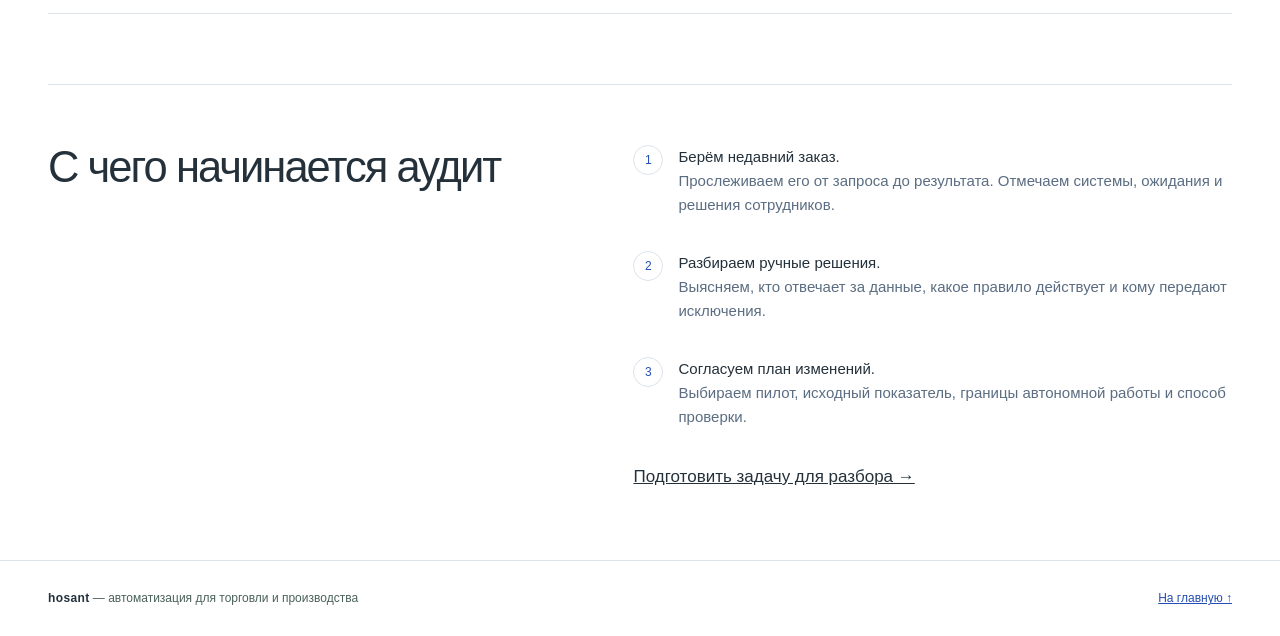
==== commit 3844baa7: "Добавить знак и надпись Hosant в шапку обеих страниц" ====
--- a/index.html
+++ b/index.html
@@ -13,7 +13,9 @@
 
 .journey .journey-head{flex-wrap:wrap}.journey .tabs{flex-wrap:wrap;max-width:100%}.audit-prompt{border-top:1px solid #d6dfec;margin-top:20px;padding-top:20px;display:flex;align-items:center;justify-content:space-between;gap:16px;flex-wrap:wrap}.audit-prompt p{max-width:52ch;font-weight:600}.audit-prompt .cta{white-space:normal}
 .journey-links{display:grid;gap:8px;max-width:27ch;font-size:14px}.journey-links a{color:var(--green)}
-</style></head><body><a class="skip" href="#app">Перейти к содержанию</a><header><div class="wrap"><a class="brand" href="#home"><span class="mark" aria-hidden="true"></span>hosant<small>Процессы. Данные. ИИ.</small></a><nav aria-label="Навигация"><a href="#goals">Бизнес-цели</a><a href="#works">Примеры работ</a><a href="#audit">Как проходит аудит</a><a href="#brief">Разобрать процесс ↗</a></nav></div></header>
+
+header .hosant-brand{display:inline-flex;align-items:center;gap:10px;color:#172a42;text-decoration:none;font:700 25px/1.1 Arial,sans-serif;letter-spacing:-1px;white-space:nowrap}header .hosant-symbol{display:block;flex:none}
+</style></head><body><a class="skip" href="#app">Перейти к содержанию</a><header><div class="wrap"><a class="brand hosant-brand" href="#home" aria-label="Hosant — на главную"><svg class="hosant-symbol" width="34" height="34" viewBox="0 0 40 40" aria-hidden="true" focusable="false"><rect width="40" height="40" rx="9" fill="#244db5"/><path fill="#fff" d="M9 10h6v9l10-4v-5h6v20h-6v-9l-10 4v5H9z"/></svg><span>Hosant</span><small>Процессы. Данные. ИИ.</small></a><nav aria-label="Навигация"><a href="#goals">Бизнес-цели</a><a href="#works">Примеры работ</a><a href="#audit">Как проходит аудит</a><a href="#brief">Разобрать процесс ↗</a></nav></div></header>
 <main class="wrap" id="app" tabindex="-1"></main><footer><div class="wrap"><span><span class="footer-brand">hosant</span> — автоматизация для торговли и производства</span><a href="#home">На главную ↑</a></div></footer>
 <template id="portfolio">
 <section class="band works" id="works" aria-labelledby="work-title">
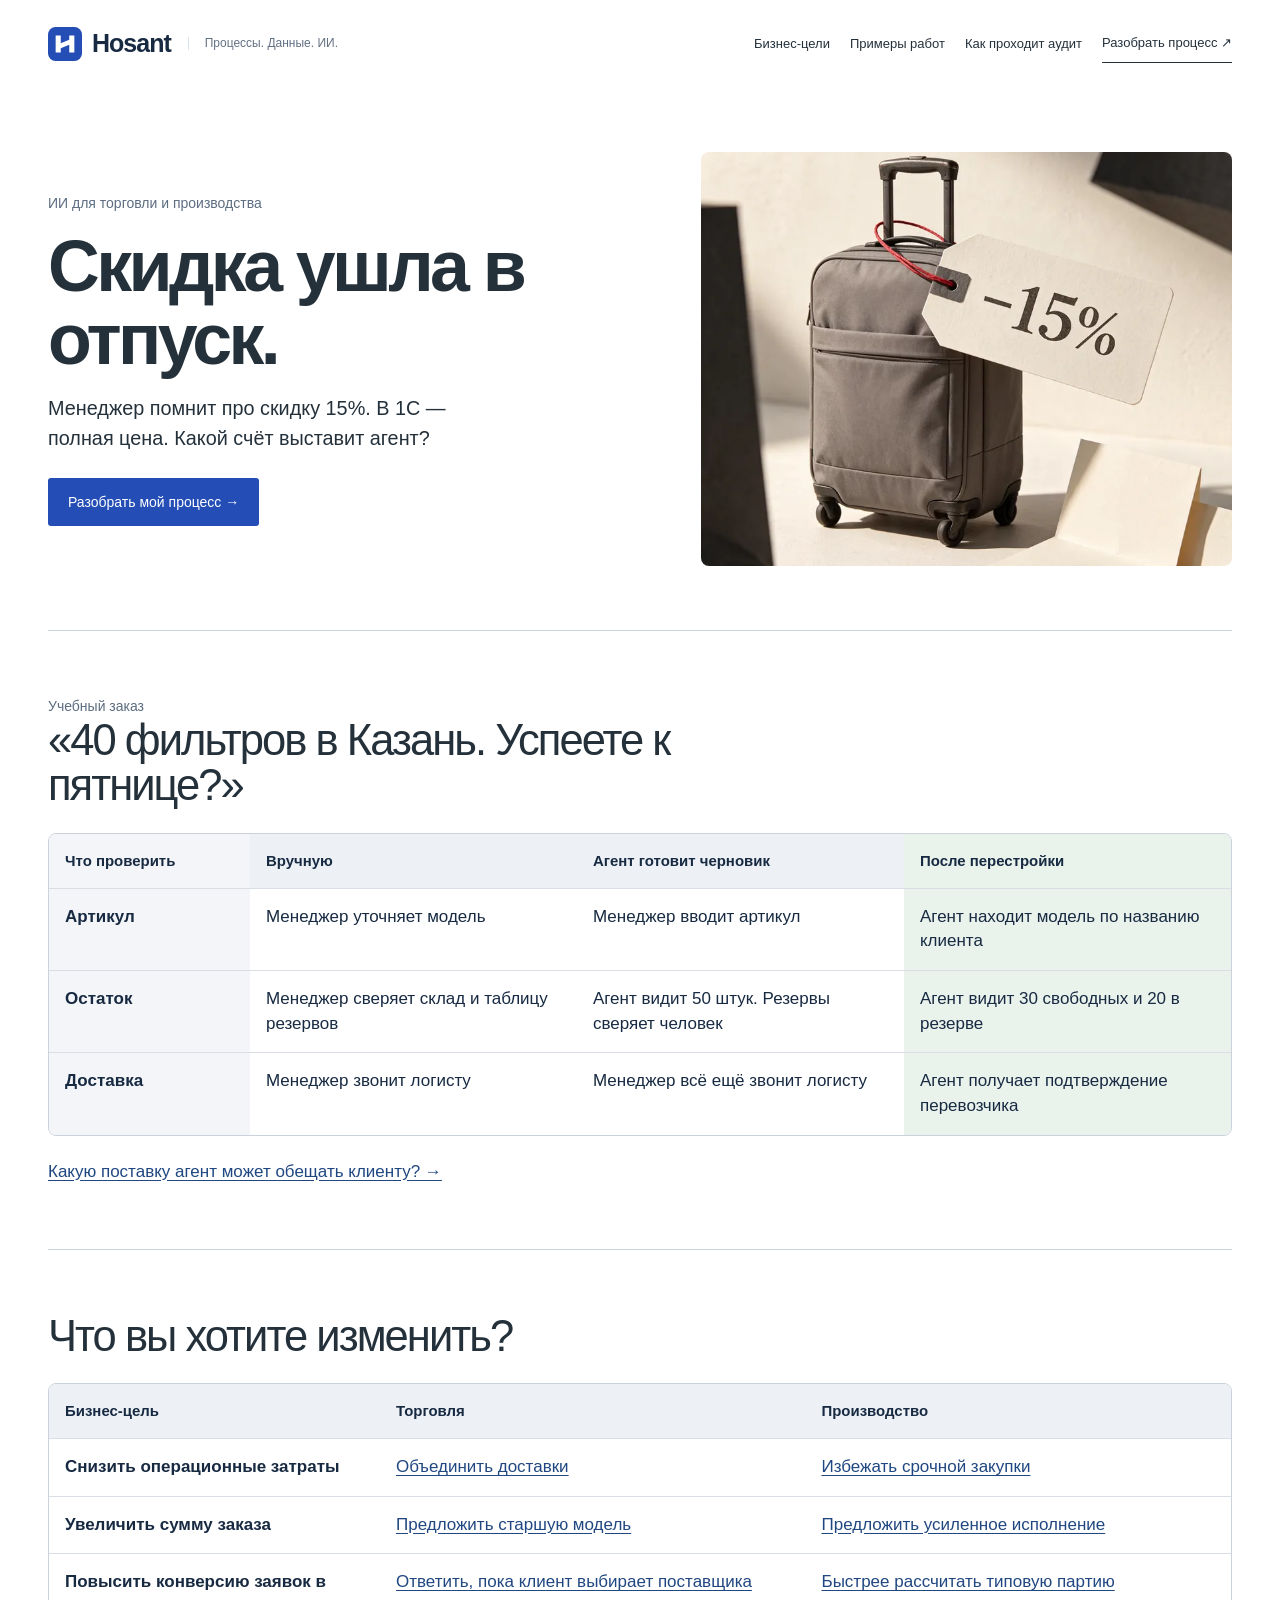
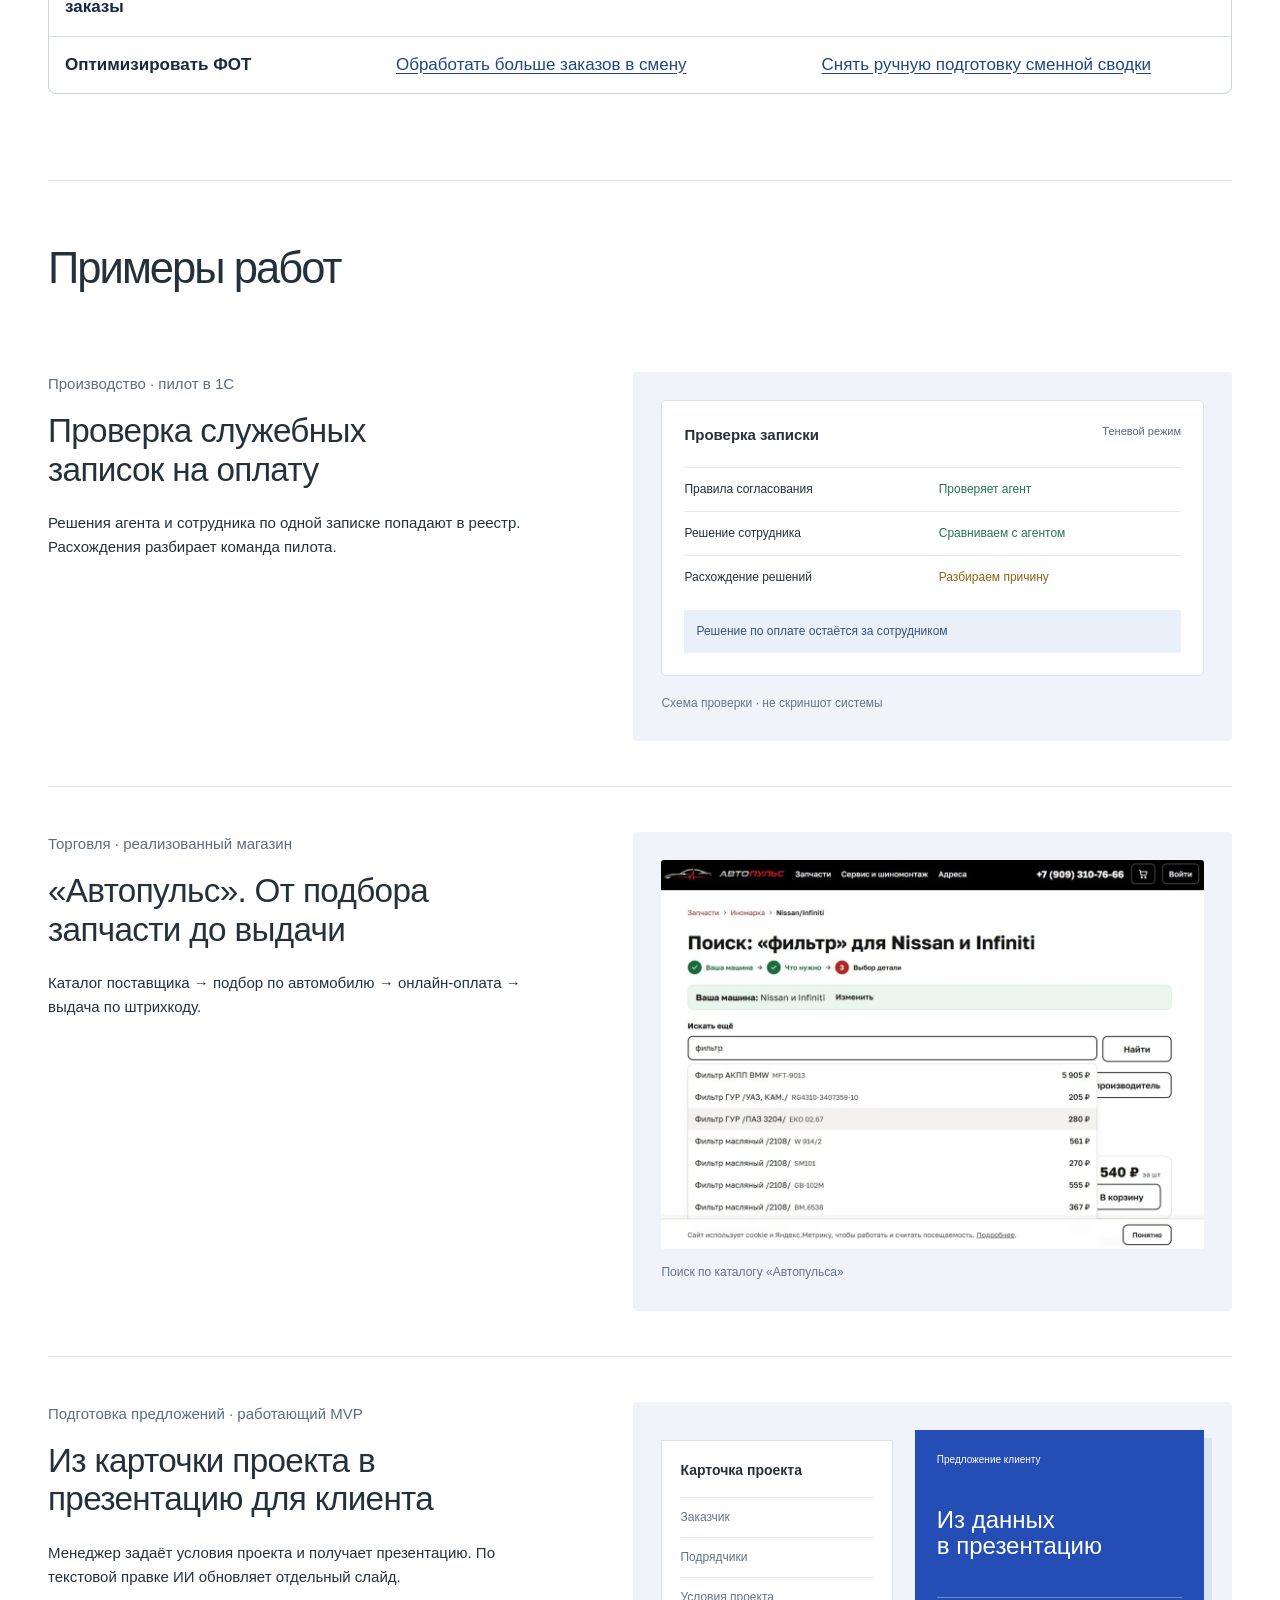
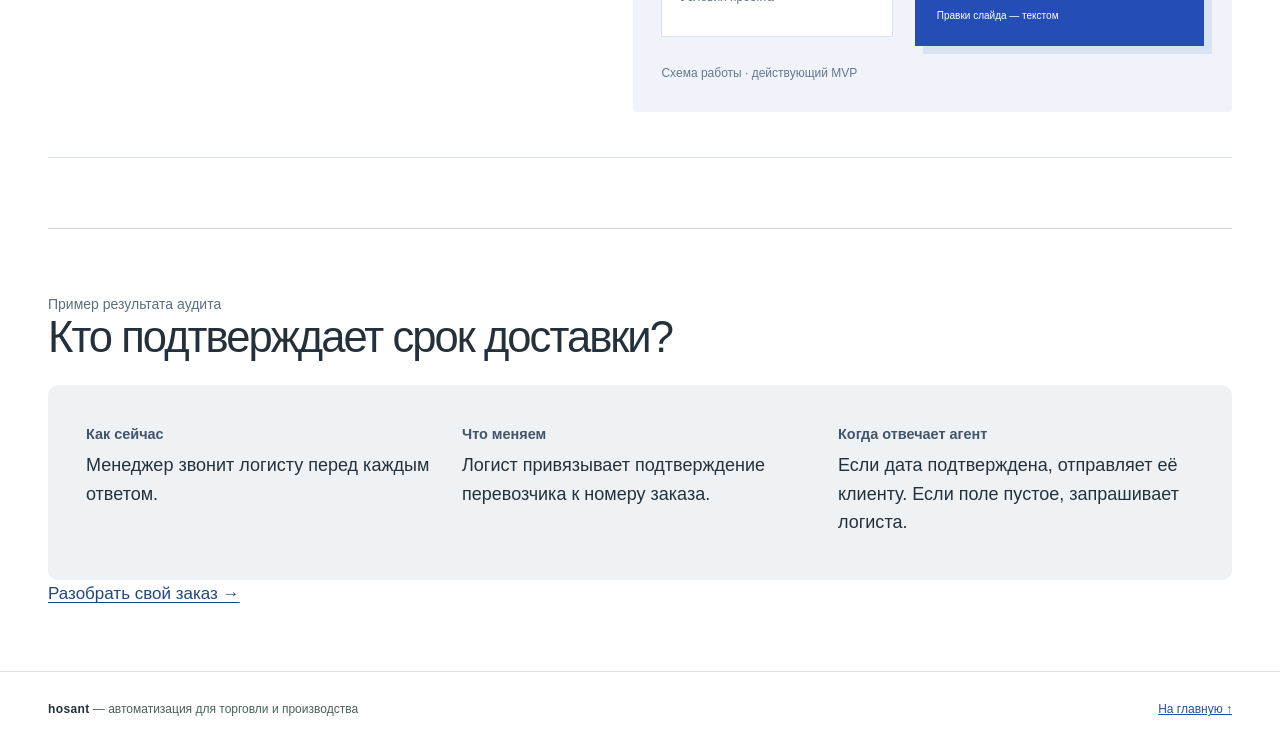
==== commit b0552879: "Показать подготовку заказов к автоматизации на схемах и примерах" ====
--- a/index.html
+++ b/index.html
@@ -13,20 +13,55 @@
 
 .journey .journey-head{flex-wrap:wrap}.journey .tabs{flex-wrap:wrap;max-width:100%}.audit-prompt{border-top:1px solid #d6dfec;margin-top:20px;padding-top:20px;display:flex;align-items:center;justify-content:space-between;gap:16px;flex-wrap:wrap}.audit-prompt p{max-width:52ch;font-weight:600}.audit-prompt .cta{white-space:normal}
 .journey-links{display:grid;gap:8px;max-width:27ch;font-size:14px}.journey-links a{color:var(--green)}
-
-header .hosant-brand{display:inline-flex;align-items:center;gap:10px;color:#172a42;text-decoration:none;font:700 25px/1.1 Arial,sans-serif;letter-spacing:-1px;white-space:nowrap}header .hosant-symbol{display:block;flex:none}
-</style></head><body><a class="skip" href="#app">Перейти к содержанию</a><header><div class="wrap"><a class="brand hosant-brand" href="#home" aria-label="Hosant — на главную"><svg class="hosant-symbol" width="34" height="34" viewBox="0 0 40 40" aria-hidden="true" focusable="false"><rect width="40" height="40" rx="9" fill="#244db5"/><path fill="#fff" d="M9 10h6v9l10-4v-5h6v20h-6v-9l-10 4v5H9z"/></svg><span>Hosant</span><small>Процессы. Данные. ИИ.</small></a><nav aria-label="Навигация"><a href="#goals">Бизнес-цели</a><a href="#works">Примеры работ</a><a href="#audit">Как проходит аудит</a><a href="#brief">Разобрать процесс ↗</a></nav></div></header>
+
+header .hosant-brand{display:inline-flex;align-items:center;gap:10px;color:#172a42;text-decoration:none;font:700 25px/1.1 Arial,sans-serif;letter-spacing:-1px;white-space:nowrap}header .hosant-symbol{display:block;flex:none}
+</style><link rel="stylesheet" href="visuals.css"></head><body><a class="skip" href="#app">Перейти к содержанию</a><header><div class="wrap"><a class="brand hosant-brand" href="#home" aria-label="Hosant — на главную"><svg class="hosant-symbol" width="34" height="34" viewBox="0 0 40 40" aria-hidden="true" focusable="false"><rect width="40" height="40" rx="9" fill="#244db5"/><path fill="#fff" d="M9 10h6v9l10-4v-5h6v20h-6v-9l-10 4v5H9z"/></svg><span>Hosant</span><small>Процессы. Данные. ИИ.</small></a><nav aria-label="Навигация"><a href="#goals">Бизнес-цели</a><a href="#works">Примеры работ</a><a href="#audit">Как проходит аудит</a><a href="#brief">Разобрать процесс ↗</a></nav></div></header>
 <main class="wrap" id="app" tabindex="-1"></main><footer><div class="wrap"><span><span class="footer-brand">hosant</span> — автоматизация для торговли и производства</span><a href="#home">На главную ↑</a></div></footer>
+<template id="home-sections">
+<section class="story-hero">
+  <div><p class="eyebrow">ИИ для торговли и производства</p>
+    <h1>Скидка ушла в отпуск.</h1>
+    <p class="lead">Менеджер помнит про скидку 15%. В 1С — полная цена. Какой счёт выставит агент?</p>
+    <a class="cta" href="#brief">Разобрать мой процесс →</a>
+  </div>
+  <img src="assets/discount.webp" width="800" height="800" alt="Бирка со скидкой 15% на ручке чемодана менеджера">
+</section>
+<section class="visual-section" aria-labelledby="order-compare">
+  <p class="eyebrow">Учебный заказ</p><h2 id="order-compare">«40 фильтров в Казань. Успеете к пятнице?»</h2>
+  <div class="table-frame" tabindex="0" role="region" aria-labelledby="order-compare">
+    <table class="fact-table comparison" aria-label="Обработка одного заказа тремя способами">
+      <thead><tr><th scope="col">Что проверить</th><th scope="col">Вручную</th><th scope="col">Агент готовит черновик</th><th scope="col">После перестройки</th></tr></thead>
+      <tbody>
+        <tr><th scope="row">Артикул</th><td>Менеджер уточняет модель</td><td>Менеджер вводит артикул</td><td>Агент находит модель по названию клиента</td></tr>
+        <tr><th scope="row">Остаток</th><td>Менеджер сверяет склад и таблицу резервов</td><td>Агент видит 50 штук. Резервы сверяет человек</td><td>Агент видит 30 свободных и 20 в резерве</td></tr>
+        <tr><th scope="row">Доставка</th><td>Менеджер звонит логисту</td><td>Менеджер всё ещё звонит логисту</td><td>Агент получает подтверждение перевозчика</td></tr>
+      </tbody>
+    </table>
+  </div>
+  <a class="story-link" href="ai-native.html">Какую поставку агент может обещать клиенту? →</a>
+</section>
+<section class="visual-section" id="goals"><h2 id="goals-title">Что вы хотите изменить?</h2>
+  <div class="table-frame"><table class="fact-table goals-table" aria-labelledby="goals-title">
+    <thead><tr><th scope="col">Бизнес-цель</th><th scope="col">Торговля</th><th scope="col">Производство</th></tr></thead>
+    <tbody id="goal-choices"></tbody>
+  </table></div>
+</section>
+<section class="visual-section" id="audit"><p class="eyebrow">Пример результата аудита</p><h2>Кто подтверждает срок доставки?</h2>
+  <div class="audit-card"><dl><div><dt>Как сейчас</dt><dd>Менеджер звонит логисту перед каждым ответом.</dd></div>
+    <div><dt>Что меняем</dt><dd>Логист привязывает подтверждение перевозчика к номеру заказа.</dd></div>
+    <div><dt>Когда отвечает агент</dt><dd>Если дата подтверждена, отправляет её клиенту. Если поле пустое, запрашивает логиста.</dd></div></dl></div>
+  <p><a class="story-link" href="#brief">Разобрать свой заказ →</a></p>
+</section>
+</template>
 <template id="portfolio">
 <section class="band works" id="works" aria-labelledby="work-title">
-<div class="section-head"><h2 id="work-title">Отдельные задачи.<br>Работающие решения.</h2><p>Три примера нашей работы. У каждого своя стадия готовности и границы самостоятельности системы.</p></div>
+<div class="section-head"><h2 id="work-title">Примеры работ</h2></div>
 <article id="work-1c">
-<div><p class="eyebrow">Производство · пилот в 1С</p><h3>Проверка служебных записок на оплату</h3><div class="work-copy"><p>Агент проверяет записку по правилам согласования и фиксирует своё решение. В реестре видно, где агент и сотрудник согласовали одну и ту же записку, а где один из них вернул её на доработку.</p><p><strong>Сейчас</strong> агент работает в теневом режиме. Решение по оплате остаётся за сотрудником. Расхождения дают материал для отладки правил перед переходом к автономной работе.</p></div></div><div class="work-visual"><div class="approval"><div class="approval-title">Проверка записки<span>Теневой режим</span></div><div class="approval-line"><span>Правила согласования</span><b>Проверяет агент</b></div><div class="approval-line"><span>Решение сотрудника</span><b>Сравниваем с агентом</b></div><div class="approval-line warn"><span>Расхождение решений</span><b>Разбираем причину</b></div><div class="approval-bottom">Решение по оплате остаётся за сотрудником</div></div><p class="visual-caption">Схема проверки · не скриншот системы</p></div></article>
+<div><p class="eyebrow">Производство · пилот в 1С</p><h3>Проверка служебных записок на оплату</h3><div class="work-copy"><p>Решения агента и сотрудника по одной записке попадают в реестр. Расхождения разбирает команда пилота.</p></div></div><div class="work-visual"><div class="approval"><div class="approval-title">Проверка записки<span>Теневой режим</span></div><div class="approval-line"><span>Правила согласования</span><b>Проверяет агент</b></div><div class="approval-line"><span>Решение сотрудника</span><b>Сравниваем с агентом</b></div><div class="approval-line warn"><span>Расхождение решений</span><b>Разбираем причину</b></div><div class="approval-bottom">Решение по оплате остаётся за сотрудником</div></div><p class="visual-caption">Схема проверки · не скриншот системы</p></div></article>
 <article id="work-catalog">
-<div><p class="eyebrow">Торговля · реализованный магазин</p><h3>«Автопульс». От подбора запчасти до выдачи</h3><div class="work-copy"><p>Покупатель выбирает автомобиль и видит подходящие запчасти с ценами. Каталог загружается от поставщика. В магазине связаны онлайн-оплата, запись на шиномонтаж и выдача заказа по штрихкоду.</p>
-</div></div><div class="work-visual"><figure><img loading="lazy" alt="В каталоге «Автопульса» по запросу о фильтрах для Nissan и Infiniti показаны варианты с ценами." src="[data-uri]"><figcaption>Поиск по каталогу «Автопульса»</figcaption></figure></div></article>
+<div><p class="eyebrow">Торговля · реализованный магазин</p><h3>«Автопульс». От подбора запчасти до выдачи</h3><div class="work-copy"><p>Каталог поставщика → подбор по автомобилю → онлайн-оплата → выдача по штрихкоду.</p></div></div><div class="work-visual"><figure><img loading="lazy" alt="В каталоге «Автопульса» по запросу о фильтрах для Nissan и Infiniti показаны варианты с ценами." src="[data-uri]"><figcaption>Поиск по каталогу «Автопульса»</figcaption></figure></div></article>
 <article id="work-proposal">
-<div><p class="eyebrow">Подготовка предложений · работающий MVP</p><h3>Из карточки проекта в презентацию для клиента</h3><div class="work-copy"><p>В мини-CRM для event-агентства собраны заказчики, подрядчики и контакты. Система формирует презентацию для клиента. Чтобы исправить отдельный слайд, менеджер описывает правку текстом — ИИ обновляет выбранный слайд.</p></div></div><div class="work-visual"><div class="document-stack"><div class="project-sheet"><b>Карточка проекта</b><span>Заказчик</span><span>Подрядчики</span><span>Условия проекта</span></div><div class="slide-sheet"><small>Предложение клиенту</small><strong>Из данных<br>в презентацию</strong><span>Правки слайда — текстом</span></div></div><p class="visual-caption">Схема работы · действующий MVP</p></div></article>
+<div><p class="eyebrow">Подготовка предложений · работающий MVP</p><h3>Из карточки проекта в презентацию для клиента</h3><div class="work-copy"><p>Менеджер задаёт условия проекта и получает презентацию. По текстовой правке ИИ обновляет отдельный слайд.</p></div></div><div class="work-visual"><div class="document-stack"><div class="project-sheet"><b>Карточка проекта</b><span>Заказчик</span><span>Подрядчики</span><span>Условия проекта</span></div><div class="slide-sheet"><small>Предложение клиенту</small><strong>Из данных<br>в презентацию</strong><span>Правки слайда — текстом</span></div></div><p class="visual-caption">Схема работы · действующий MVP</p></div></article>
 </section></template>
 <script>
 'use strict';
@@ -47,53 +82,20 @@
 const auditExamples=[[["Диспетчер уточняет адреса и допустимое время доставки, затем решает, можно ли менять рейс.","Закрепить в заказе адрес, окно и ограничения по грузу. Согласовать, кто разрешает перенос и при каких условиях маршрут можно менять автоматически."],["Снабженец уточняет версию спецификации у технолога, затем решает, нужна ли срочная закупка.","Связать утверждённую спецификацию с планом выпуска, остатками и сроками поставки. Назначить ответственного за изменения плана."]],[["Менеджер переводит пожелания клиента в требования и проверяет, подходит ли более дорогая модель.","Связать рабочие параметры с характеристиками каталога. Согласовать допустимые замены и ситуации, требующие инженера."],["Инженер уточняет среду эксплуатации и проверяет, допустимо ли менять исполнение детали.","Связать условия эксплуатации с утверждёнными исполнениями и себестоимостью. Новые сочетания направлять технологу."]],[["На входе менеджер выясняет, какой фильтр назван в письме. Агент может собрать черновик КП. На выходе менеджер звонит логисту и решает, можно ли обещать пятницу.","Связать обозначение клиента с артикулом, остаток — с резервами, адрес — с подтверждённым сроком перевозчика. Продажи и логистика согласуют, когда можно обещать дату, кто обновляет данные и кому передать исключение."],["На входе технолог определяет версию чертежа. На выходе плановик решает, можно ли обещать срок.","Утвердить версионность спецификаций, связать нормы с запасами и графиком загрузки. Определить, какие отклонения требуют нового расчёта."]],[["Оператор расшифровывает обозначения клиента, после загрузки сверяет созданный заказ с письмом.","Вести соответствия артикулов, проверять единицы измерения и дубли. Назначить владельца справочника и очередь неоднозначных строк."],["Мастер определяет, к какой партии относится запись, и объясняет расхождение между сменами.","Закрепить единые номера партий, правила учёта брака и время закрытия смены. Установить, кто подтверждает исправления."]]];
 
 const industries=['Торговля','Производство'];
-const summaries=['Снизить расходы на доставку и срочные поставки.','Подобрать исполнение под задачу покупателя и сохранить маржу.','Подготовить обоснованное предложение, пока клиент выбирает.','Обрабатывать больше заказов и отчётов в рамках смены.'];
 const app=document.querySelector('#app');
 function tile(url,title,description,label=''){
  return '<a class="tile" href="#'+url+'">'+(label?'<span class="eyebrow">'+label+'</span>':'')+'<h3>'+title+'<span aria-hidden="true">↗</span></h3><p>'+description+'</p></a>';
 }
 function home(){
- app.innerHTML='<section class="hero"><p class="eyebrow">Торговля и производство</p><div class="hero-top"><h1>Готовим компанию к работе с ИИ-агентами</h1><div><p class="lead">Находим, где заказ ждёт решения человека. Связываем данные и меняем правила работы, чтобы типовые задачи проходили самостоятельно.</p><a class="cta" href="#brief">Разобрать мой процесс</a><p class="hero-note">Начинаем с одного реального заказа</p></div></div><section class="journey" aria-label="Путь заказа: учебный пример" data-after="false"><div class="journey-head"><div><p class="scenario-label">Один заказ. Пять точек принятия решения.</p><h2>«40 фильтров в Казань. Успеете к пятнице?»</h2></div><div class="tabs" role="group" aria-label="Режим примера"><button type="button" aria-pressed="true">Вручную</button><button type="button" aria-pressed="false">Агент готовит черновик</button><button type="button" aria-pressed="false">Процесс перестроен</button></div></div><ol class="route-track"></ol><div class="journey-foot"><div class="reply" aria-live="polite"></div><aside class="journey-links"><a href="#case/2/0">Разобрать сценарий ↗</a><a href="ai-native.html">Почему агенту нужны подготовленные данные →</a></aside></div><div class="audit-prompt"><p>Кто в вашей компании может пообещать клиенту срок поставки и на основании каких данных?</p><a class="cta" href="#brief/2/0">Разобрать свой заказ →</a></div></section></section><section class="band" id="goals"><div class="section-head"><h2>От бизнес-цели<br>к изменениям в процессе</h2><p>Выберите задачу. Покажем, какие данные и правила понадобятся агенту и как проверить результат.</p></div><div class="grid">'+goals.map((g,i)=>tile('goal/'+i,g.title,summaries[i])).join('')+'</div></section><section class="band audit" id="audit"><h2>С чего начинается аудит</h2><div><ol><li><b>Берём недавний заказ.</b> Прослеживаем его от запроса до результата. Отмечаем системы, ожидания и решения сотрудников.</li><li><b>Разбираем ручные решения.</b> Выясняем, кто отвечает за данные, какое правило действует и кому передают исключения.</li><li><b>Согласуем план изменений.</b> Выбираем пилот, исходный показатель, границы автономной работы и способ проверки.</li></ol><a href="#brief">Подготовить задачу для разбора →</a></div></section>';
- app.querySelector('#audit').before(document.querySelector('#portfolio').content.cloneNode(true));
- const buttons=[...app.querySelectorAll('.tabs button')];
- const stageNames=['Запрос','Подбор','Остаток','Доставка','Предложение'];
- const modes=[
-  {steps:['Покупатель прислал письмо','Менеджер уточняет артикул','Сверяет остаток и резервы','Звонит логисту','Сам собирает и отправляет КП'],
-   title:'Клиент ждёт, пока менеджер соберёт ответ.',
-   result:'Чтобы назвать срок, нужно уточнить, какие фильтры нужны, есть ли свободные 40 штук и успеет ли машина.'},
-  {steps:['Менеджер разбирает письмо','Вводит артикул для агента','Агент подставляет остаток из 1С','Менеджер уточняет дату','Агент пишет черновик КП'],
-   title:'Черновик готов. Обещать пятницу пока может только менеджер.',
-   result:'На входе сотрудник уточнил артикул. На выходе он проверяет резерв, подтверждает доставку у логиста и только потом отправляет предложение.'},
-  {steps:['Агент читает заявку','Находит артикул по справочнику','Вычитает действующие резервы','Проверяет срок перевозчика','Отправляет подтверждённое КП'],
-   title:'По типовому заказу клиент получает ответ без ожидания менеджера.',
-   result:'Продажи и склад согласовали справочник и правила резерва. Логистика определила источник срока. Если артикул однозначен, товар свободен и перевозчик подтвердил пятницу, агент отправляет КП сам. Если дата неизвестна, запрос уходит логисту.'}
- ];
- function showMode(index){
-  const mode=modes[index];
-  buttons.forEach((button,i)=>button.setAttribute('aria-pressed',String(i===index)));
-  app.querySelector('.journey').dataset.after=String(index===2);
-  const track=app.querySelector('.route-track');
-  track.replaceChildren();
-  mode.steps.forEach((description,i)=>{
-   const step=document.createElement('li');
-   if((index===0 && i>0)||(index===1 && [1,3].includes(i)))step.className='waiting';
-   const marker=document.createElement('span');
-   marker.className='node-dot';
-   marker.setAttribute('aria-hidden','true');
-   marker.textContent=index===2?'✓':String(i+1);
-   const title=document.createElement('h3');
-   title.textContent=stageNames[i];
-   const text=document.createElement('p');
-   text.textContent=description;
-   step.append(marker,title,text);
-   track.append(step);
+  app.replaceChildren(document.querySelector('#home-sections').content.cloneNode(true));
+  const rows = goals.map((goal, g) => {
+    const links = goal.cases.map((scenario, i) =>
+      '<td><a href="#case/' + g + '/' + i + '">' + scenario[0] + '</a></td>'
+    );
+    return '<tr><th scope="row">' + goal.title + '</th>' + links.join('') + '</tr>';
   });
-  const lead=document.createElement('strong');
-  lead.textContent=mode.title;
-  app.querySelector('.reply').replaceChildren(lead,document.createTextNode(mode.result));
- }
- buttons.forEach((button,i)=>button.addEventListener('click',()=>showMode(i)));
- showMode(0);
+  app.querySelector('#goal-choices').innerHTML = rows.join('');
+  app.querySelector('#audit').before(document.querySelector('#portfolio').content.cloneNode(true));
 }
 function crumbs(links){return '<div class="crumb">'+links.join(' &nbsp;›&nbsp; ')+'</div>'}
 const topLink='<a href="#goals">Бизнес-цели</a>';
--- a/visuals.css
+++ b/visuals.css
@@ -0,0 +1,35 @@
+.story-hero,.stock-intro{display:grid;grid-template-columns:minmax(0,1fr) minmax(0,.92fr);align-items:center;gap:clamp(26px,6vw,96px);padding:clamp(28px,5vw,68px) 0}
+.story-hero h1,.stock-intro h1{font-size:clamp(2.45rem,5.6vw,5.2rem);line-height:1.02;letter-spacing:-.05em;max-width:14ch;margin:.22em 0}
+.story-hero img,.stock-intro img{width:100%;height:auto;aspect-ratio:1.28;object-fit:cover;display:block;border-radius:8px}
+.story-hero .lead,.stock-intro .lead{font-size:clamp(1.05rem,1.55vw,1.3rem);line-height:1.5;max-width:38ch;margin:18px 0 24px}
+.visual-section{border-top:1px solid #cbd2db;padding:clamp(32px,5vw,64px) 0}
+.visual-section h2{margin:0 0 24px;max-width:32ch}
+.table-frame{overflow-x:auto;margin:18px 0 22px;border:1px solid #cbd2db;border-radius:8px;background:#fff}
+.table-frame:focus-visible{outline:3px solid #244db5;outline-offset:2px}
+.fact-table{width:100%;border-collapse:collapse;table-layout:fixed;color:#172a42;font-size:1rem;line-height:1.45}
+.fact-table th,.fact-table td{text-align:left;vertical-align:top;padding:16px;border-bottom:1px solid #d8dee4;overflow-wrap:break-word}
+.fact-table thead th{font-size:.88rem;background:#edf1f6}
+.fact-table tbody tr:last-child>*{border-bottom:0}
+.fact-table tbody th{font-weight:600}
+.fact-table a,.story-link{color:#204781;text-underline-offset:3px}
+.comparison{min-width:610px}
+.comparison th:first-child{position:sticky;left:0;background:#f3f5f8}
+.comparison th:first-child{width:17%}
+.comparison tr>:last-child{background:#eaf2ec}
+.goals-table th:first-child{width:28%}
+.audit-card,.decision-box{background:#eff2f5;border-radius:10px;padding:clamp(20px,3vw,38px)}
+.audit-card dl,.process-grid,.metrics-list{display:grid;grid-template-columns:repeat(3,minmax(0,1fr));gap:20px;margin:0}
+.audit-card dt,.process-grid dt{font-size:.85rem;color:#42546b;font-weight:600}
+.audit-card dd,.process-grid dd{margin:5px 0;font-size:1.06rem}
+.stock-bar{display:flex;min-height:64px;margin:20px 0 10px;border-radius:6px;overflow:hidden;font-weight:700}
+.stock-bar span{display:flex;align-items:center;justify-content:center;padding:8px;text-align:center}
+.stock-bar .free{width:60%;background:#244db5;color:white}
+.stock-bar .held{width:40%;background:#dae0e8;color:#25364a}
+.order-paths{list-style:none;display:grid;grid-template-columns:repeat(2,minmax(0,1fr));gap:16px;margin:0;padding:0}
+.order-paths li{padding:18px 20px;border-left:4px solid #244db5;background:#fff}
+.order-paths li:last-child{border-color:#c46340}
+.order-paths h3{margin:0 0 8px}
+.order-paths p{margin:0}
+.metrics-list{list-style:none;padding:0;margin-bottom:24px}
+.metrics-list li{border-top:2px solid #8595ab;padding-top:10px}
+@media(max-width:680px){.story-hero,.stock-intro{grid-template-columns:1fr;gap:20px}.story-hero img,.stock-intro img{aspect-ratio:1.7}.fact-table td,.fact-table th{padding:10px 8px}.goals-table{font-size:.88rem}.audit-card dl,.process-grid,.metrics-list,.order-paths{grid-template-columns:1fr;gap:14px}.stock-bar{font-size:.9rem}.visual-section h2{margin-bottom:16px}}
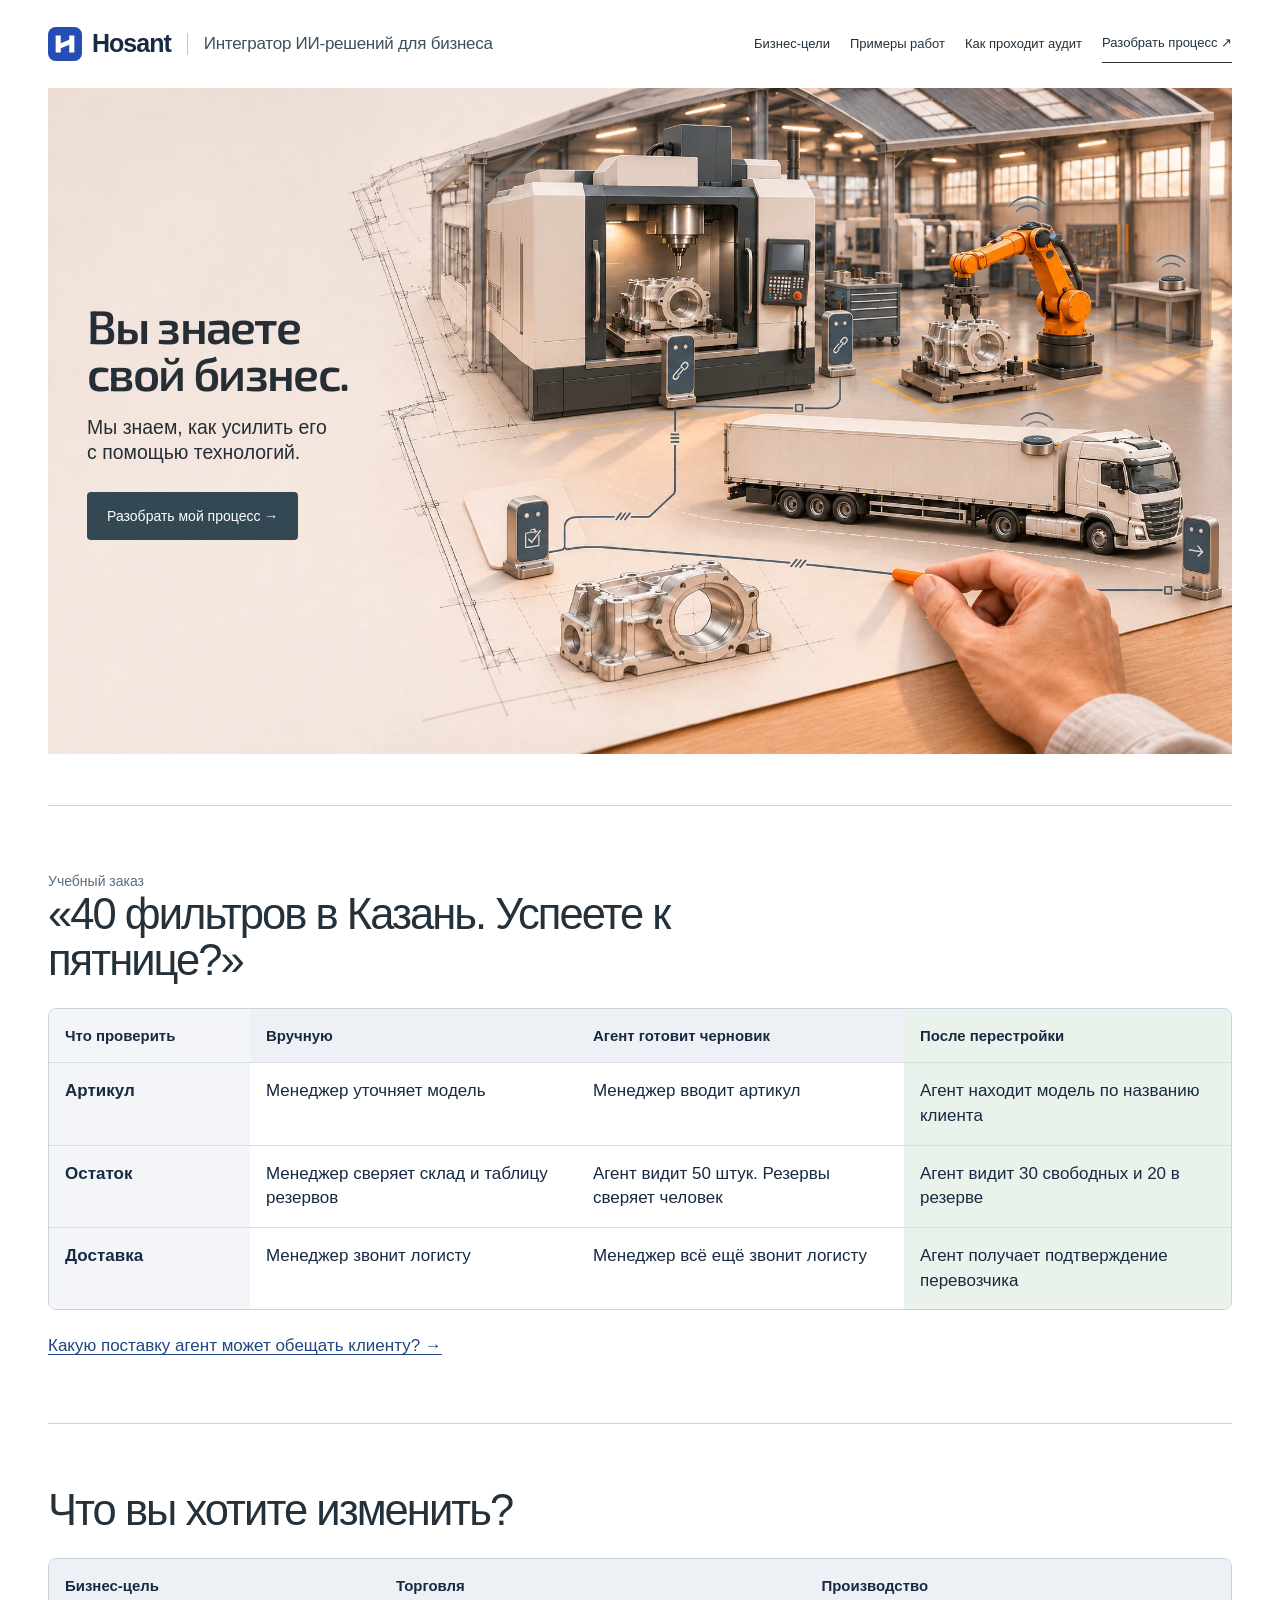
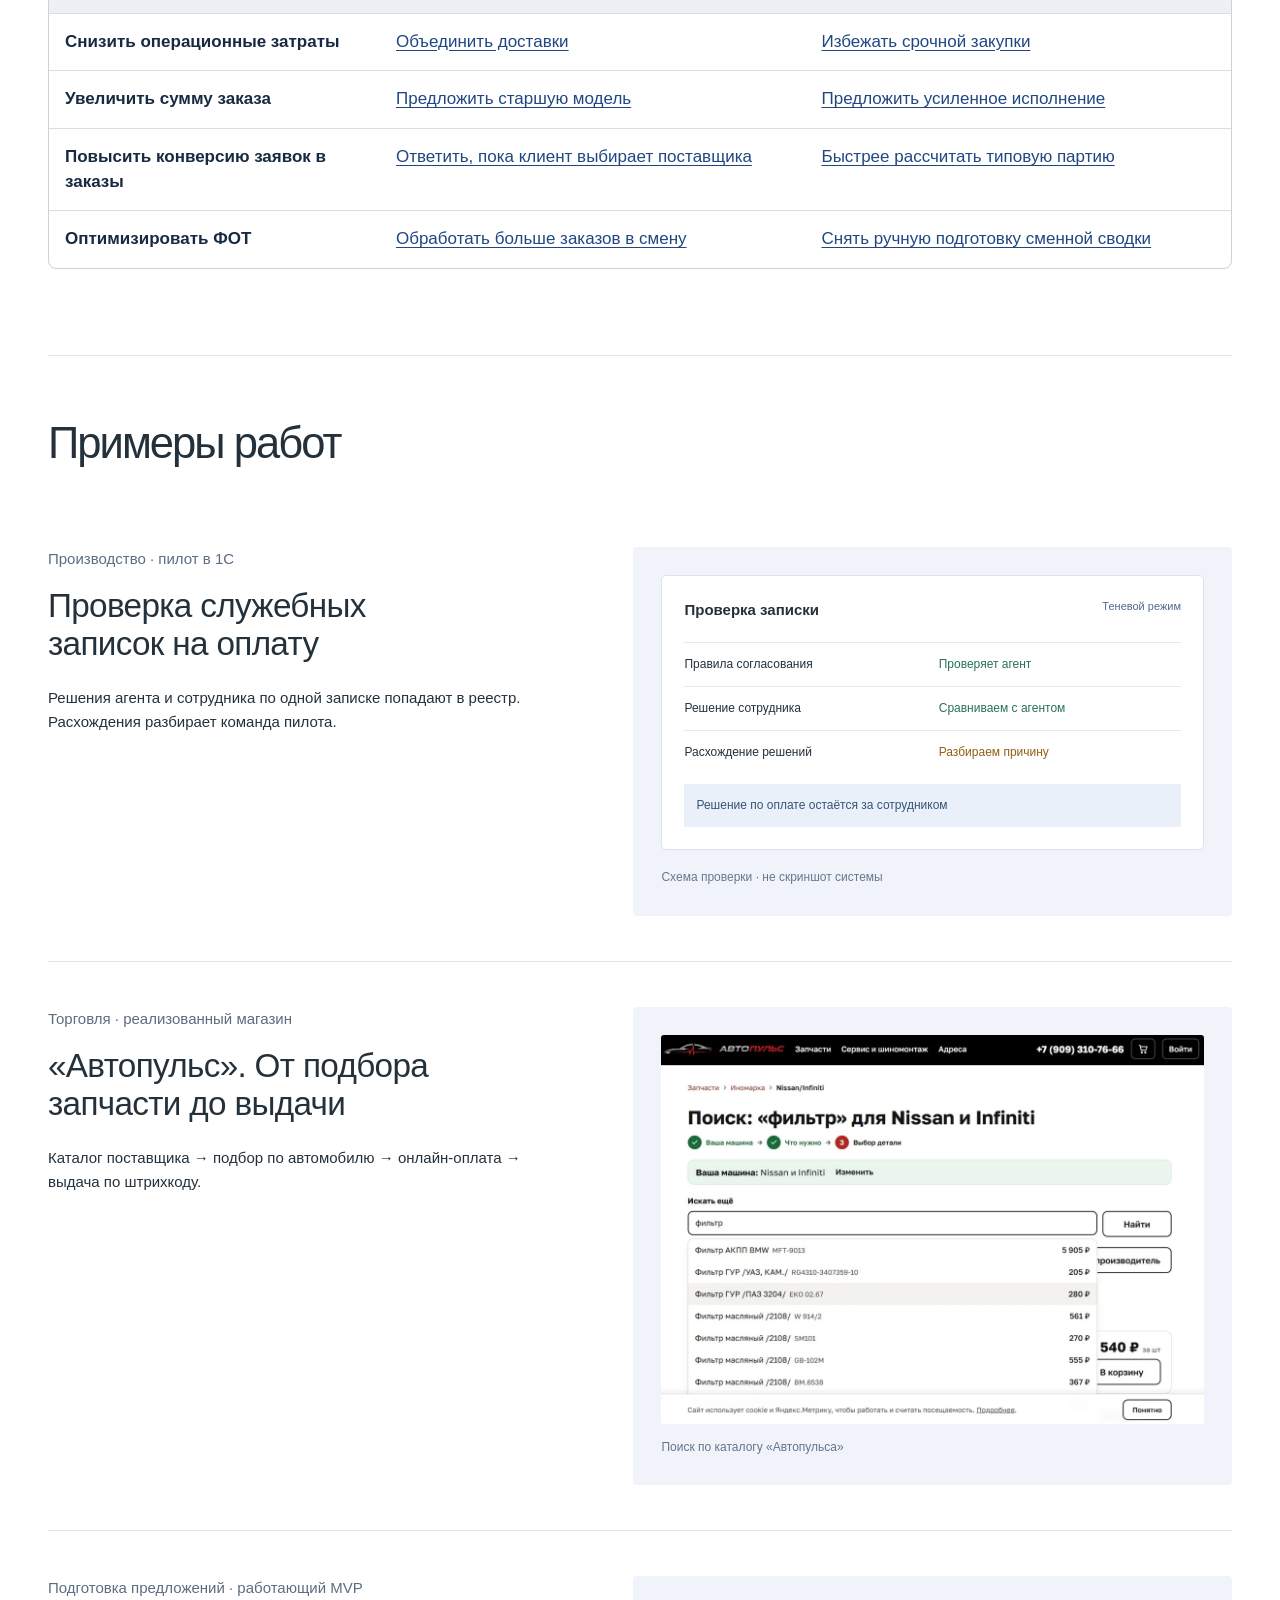
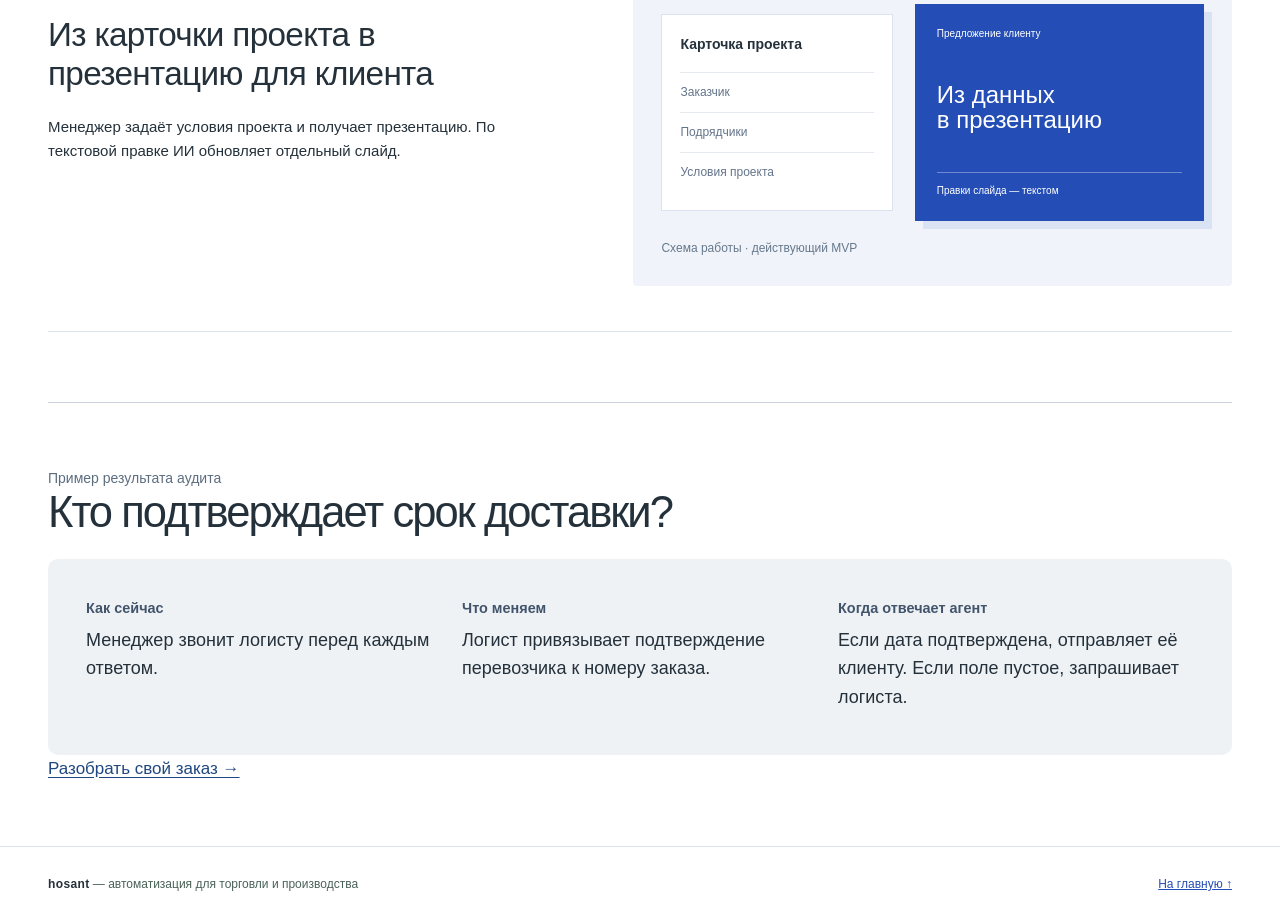
==== commit 61f025b1: "Обновить первый экран Hosant с иллюстрацией производства и Exo 2" ====
--- a/index.html
+++ b/index.html
@@ -15,16 +15,16 @@
 .journey-links{display:grid;gap:8px;max-width:27ch;font-size:14px}.journey-links a{color:var(--green)}
 
 header .hosant-brand{display:inline-flex;align-items:center;gap:10px;color:#172a42;text-decoration:none;font:700 25px/1.1 Arial,sans-serif;letter-spacing:-1px;white-space:nowrap}header .hosant-symbol{display:block;flex:none}
-</style><link rel="stylesheet" href="visuals.css"></head><body><a class="skip" href="#app">Перейти к содержанию</a><header><div class="wrap"><a class="brand hosant-brand" href="#home" aria-label="Hosant — на главную"><svg class="hosant-symbol" width="34" height="34" viewBox="0 0 40 40" aria-hidden="true" focusable="false"><rect width="40" height="40" rx="9" fill="#244db5"/><path fill="#fff" d="M9 10h6v9l10-4v-5h6v20h-6v-9l-10 4v5H9z"/></svg><span>Hosant</span><small>Процессы. Данные. ИИ.</small></a><nav aria-label="Навигация"><a href="#goals">Бизнес-цели</a><a href="#works">Примеры работ</a><a href="#audit">Как проходит аудит</a><a href="#brief">Разобрать процесс ↗</a></nav></div></header>
+</style><link rel="stylesheet" href="visuals.css"></head><body><a class="skip" href="#app">Перейти к содержанию</a><header><div class="wrap"><a class="brand hosant-brand" href="#home" aria-label="Hosant — интегратор ИИ-решений для бизнеса. На главную"><svg class="hosant-symbol" width="34" height="34" viewBox="0 0 40 40" aria-hidden="true" focusable="false"><rect width="40" height="40" rx="9" fill="#244db5"/><path fill="#fff" d="M9 10h6v9l10-4v-5h6v20h-6v-9l-10 4v5H9z"/></svg><span>Hosant</span><span class="brand-tagline">Интегратор ИИ-решений для бизнеса</span></a><nav aria-label="Навигация"><a href="#goals">Бизнес-цели</a><a href="#works">Примеры работ</a><a href="#audit">Как проходит аудит</a><a href="#brief">Разобрать процесс ↗</a></nav></div></header>
 <main class="wrap" id="app" tabindex="-1"></main><footer><div class="wrap"><span><span class="footer-brand">hosant</span> — автоматизация для торговли и производства</span><a href="#home">На главную ↑</a></div></footer>
 <template id="home-sections">
-<section class="story-hero">
-  <div><p class="eyebrow">ИИ для торговли и производства</p>
-    <h1>Скидка ушла в отпуск.</h1>
-    <p class="lead">Менеджер помнит про скидку 15%. В 1С — полная цена. Какой счёт выставит агент?</p>
+<section class="factory-hero" aria-labelledby="factory-title">
+  <img class="factory-scene" src="assets/manufacturing-hero.webp" width="2048" height="1152" fetchpriority="high" alt="Машиностроительный цех. Агенты связывают чертёж, обработку детали и отгрузку в одну систему.">
+  <div class="factory-copy">
+    <h1 id="factory-title">Вы знаете<br>свой бизнес.</h1>
+    <p class="factory-message">Мы знаем, как усилить его с&nbsp;помощью технологий.</p>
     <a class="cta" href="#brief">Разобрать мой процесс →</a>
   </div>
-  <img src="assets/discount.webp" width="800" height="800" alt="Бирка со скидкой 15% на ручке чемодана менеджера">
 </section>
 <section class="visual-section" aria-labelledby="order-compare">
   <p class="eyebrow">Учебный заказ</p><h2 id="order-compare">«40 фильтров в Казань. Успеете к пятнице?»</h2>
@@ -136,4 +136,4 @@
  else window.scrollTo(0,0);
 }
 window.addEventListener('hashchange',()=>{route();app.focus({preventScroll:true})});route();
-</script></body></html>+</script></body></html>
--- a/visuals.css
+++ b/visuals.css
@@ -33,3 +33,90 @@
 .metrics-list{list-style:none;padding:0;margin-bottom:24px}
 .metrics-list li{border-top:2px solid #8595ab;padding-top:10px}
 @media(max-width:680px){.story-hero,.stock-intro{grid-template-columns:1fr;gap:20px}.story-hero img,.stock-intro img{aspect-ratio:1.7}.fact-table td,.fact-table th{padding:10px 8px}.goals-table{font-size:.88rem}.audit-card dl,.process-grid,.metrics-list,.order-paths{grid-template-columns:1fr;gap:14px}.stock-bar{font-size:.9rem}.visual-section h2{margin-bottom:16px}}
+
+.factory-hero {
+  position: relative;
+  isolation: isolate;
+  display: grid;
+  align-items: center;
+  min-height: 430px;
+  aspect-ratio: 16 / 9;
+  margin-bottom: clamp(24px, 4vw, 52px);
+  background: #f8f1e9;
+  color: #252e34;
+}
+.factory-scene {
+  position: absolute;
+  inset: 0;
+  z-index: -1;
+  width: 100%;
+  height: 100%;
+  object-fit: cover;
+}
+.factory-copy {
+  box-sizing: content-box;
+  width: 32%;
+  padding: 35px 0 35px 3.3%;
+}
+header .brand-tagline {
+  margin-inline-start: 6px;
+  padding-inline-start: 16px;
+  border-inline-start: 1px solid #bac4c8;
+  font: 500 1rem/1.25 Arial, sans-serif;
+  letter-spacing: -.015em;
+  white-space: normal;
+  color: #3e505b;
+}
+@media (max-width: 680px) {
+  header .brand-tagline {
+    max-width: 16ch;
+    font-size: .84rem;
+    margin-inline-start: 2px;
+    padding-inline-start: 12px;
+  }
+}
+@font-face {
+  font-family: "Exo 2";
+  src: url("assets/fonts/Exo2.ttf") format("truetype");
+  font-style: normal;
+  font-weight: 100 900;
+  font-display: swap;
+}
+.factory-copy h1 {
+  font-family: "Exo 2", Arial, sans-serif;
+  font-weight: 600;
+  font-size-adjust: from-font;
+  font-size: clamp(40px, 3.65vw, 58px);
+  line-height: 1.02;
+  letter-spacing: -.035em;
+  color: inherit;
+}
+.factory-message {
+  max-width: 23ch;
+  margin: 18px 0 26px;
+  font-size: clamp(18px, 1.52vw, 24px);
+  line-height: 1.3;
+}
+.factory-copy .cta {
+  background: #344853;
+  color: #fff;
+  border-radius: 4px;
+}
+.factory-copy .cta:hover { background: #23343d; }
+@media (max-width: 800px) {
+  .factory-hero {
+    aspect-ratio: auto;
+    min-height: 0;
+  }
+  .factory-copy {
+    grid-row: 1;
+    width: auto;
+    padding: 30px clamp(18px, 5vw, 40px) 22px;
+  }
+  .factory-scene {
+    position: static;
+    grid-row: 2;
+    height: auto;
+  }
+  .factory-message { max-width: 34ch; margin: 14px 0 20px; }
+}
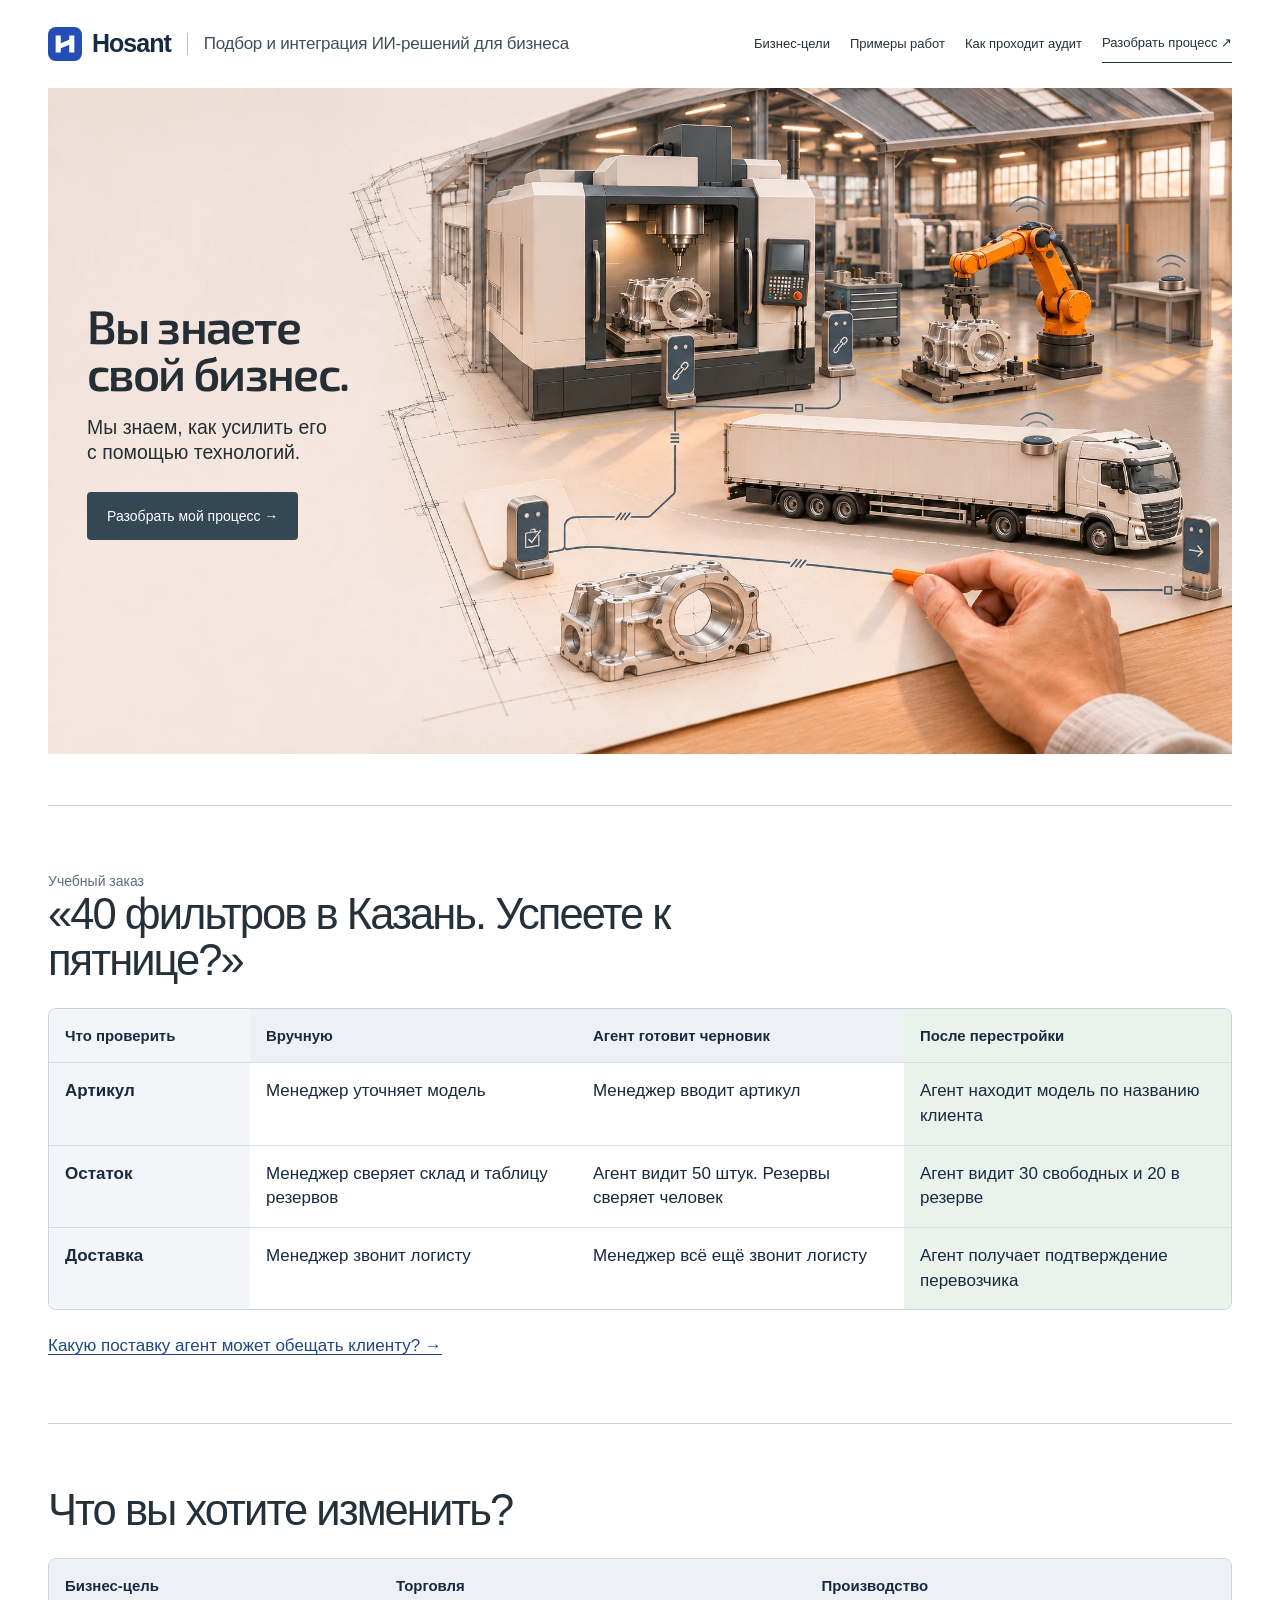
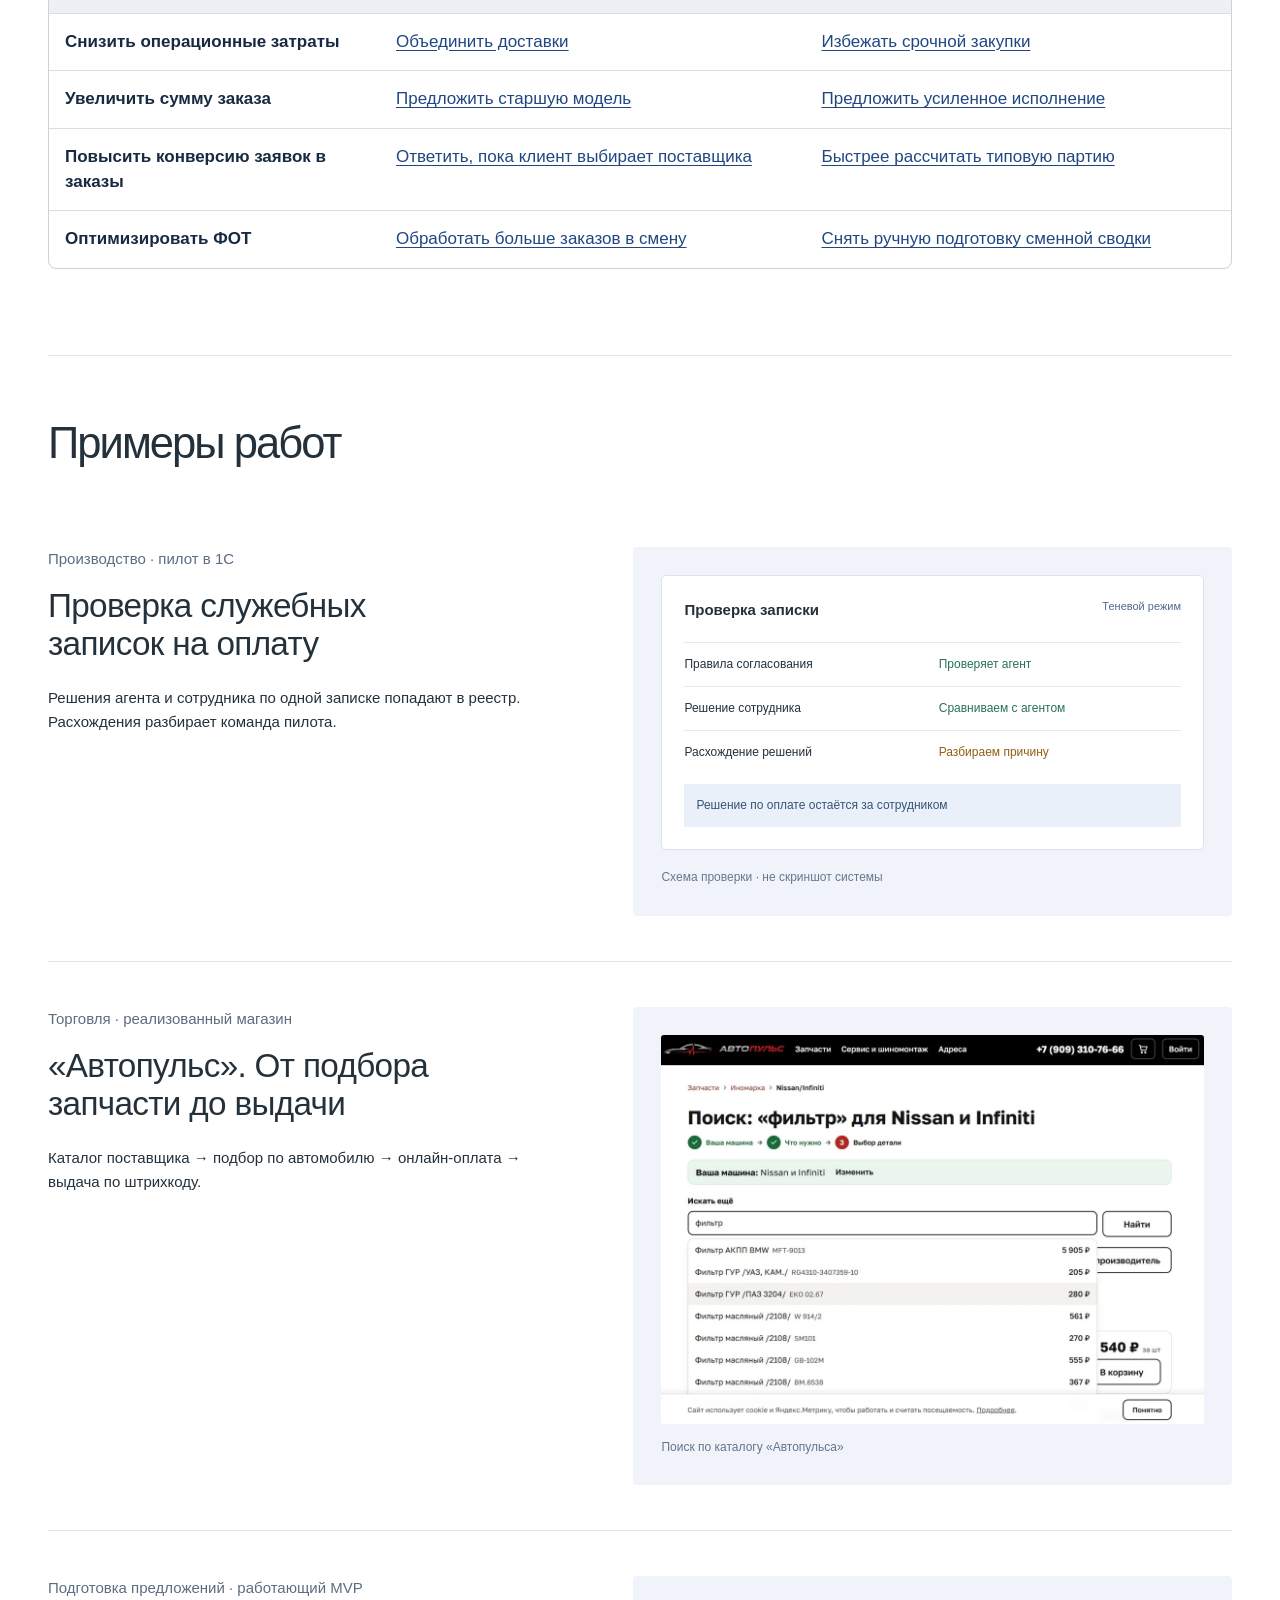
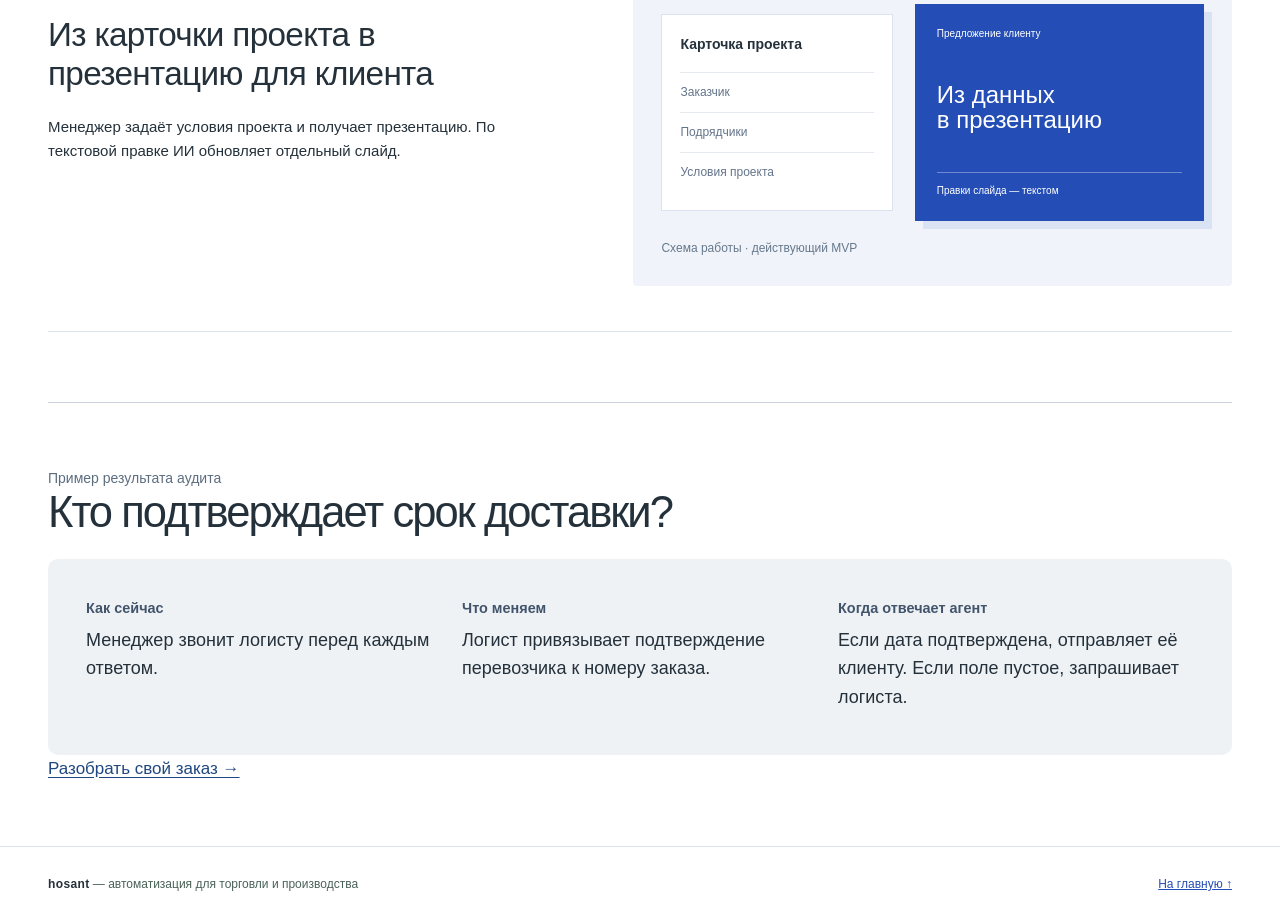
==== commit 43988140: "Уточнить миссию Hosant в шапке главной страницы" ====
--- a/index.html
+++ b/index.html
@@ -15,7 +15,7 @@
 .journey-links{display:grid;gap:8px;max-width:27ch;font-size:14px}.journey-links a{color:var(--green)}
 
 header .hosant-brand{display:inline-flex;align-items:center;gap:10px;color:#172a42;text-decoration:none;font:700 25px/1.1 Arial,sans-serif;letter-spacing:-1px;white-space:nowrap}header .hosant-symbol{display:block;flex:none}
-</style><link rel="stylesheet" href="visuals.css"></head><body><a class="skip" href="#app">Перейти к содержанию</a><header><div class="wrap"><a class="brand hosant-brand" href="#home" aria-label="Hosant — интегратор ИИ-решений для бизнеса. На главную"><svg class="hosant-symbol" width="34" height="34" viewBox="0 0 40 40" aria-hidden="true" focusable="false"><rect width="40" height="40" rx="9" fill="#244db5"/><path fill="#fff" d="M9 10h6v9l10-4v-5h6v20h-6v-9l-10 4v5H9z"/></svg><span>Hosant</span><span class="brand-tagline">Интегратор ИИ-решений для бизнеса</span></a><nav aria-label="Навигация"><a href="#goals">Бизнес-цели</a><a href="#works">Примеры работ</a><a href="#audit">Как проходит аудит</a><a href="#brief">Разобрать процесс ↗</a></nav></div></header>
+</style><link rel="stylesheet" href="visuals.css"></head><body><a class="skip" href="#app">Перейти к содержанию</a><header><div class="wrap"><a class="brand hosant-brand" href="#home" aria-label="Hosant — подбор и интеграция ИИ-решений для бизнеса. На главную"><svg class="hosant-symbol" width="34" height="34" viewBox="0 0 40 40" aria-hidden="true" focusable="false"><rect width="40" height="40" rx="9" fill="#244db5"/><path fill="#fff" d="M9 10h6v9l10-4v-5h6v20h-6v-9l-10 4v5H9z"/></svg><span>Hosant</span><span class="brand-tagline">Подбор и интеграция ИИ-решений для бизнеса</span></a><nav aria-label="Навигация"><a href="#goals">Бизнес-цели</a><a href="#works">Примеры работ</a><a href="#audit">Как проходит аудит</a><a href="#brief">Разобрать процесс ↗</a></nav></div></header>
 <main class="wrap" id="app" tabindex="-1"></main><footer><div class="wrap"><span><span class="footer-brand">hosant</span> — автоматизация для торговли и производства</span><a href="#home">На главную ↑</a></div></footer>
 <template id="home-sections">
 <section class="factory-hero" aria-labelledby="factory-title">
--- a/visuals.css
+++ b/visuals.css
@@ -103,6 +103,28 @@
   border-radius: 4px;
 }
 .factory-copy .cta:hover { background: #23343d; }
+@media (min-width: 1440px) {
+  body:has(.factory-hero) {
+    --hero-width: clamp(1240px, min(87vw, calc(177.78svh - 220px)), 2240px);
+  }
+  body:has(.factory-hero) header .wrap,
+  .factory-hero {
+    width: var(--hero-width);
+  }
+  .factory-hero {
+    margin-inline: calc((100% - var(--hero-width)) / 2);
+    container-type: inline-size;
+  }
+  .factory-copy h1 {
+    font-size: clamp(48px, 4.05cqi, 90px);
+  }
+  .factory-message {
+    font-size: clamp(20px, 1.65cqi, 36px);
+  }
+  .factory-copy .cta {
+    font-size: clamp(14px, 1cqi, 19px);
+  }
+}
 @media (max-width: 800px) {
   .factory-hero {
     aspect-ratio: auto;
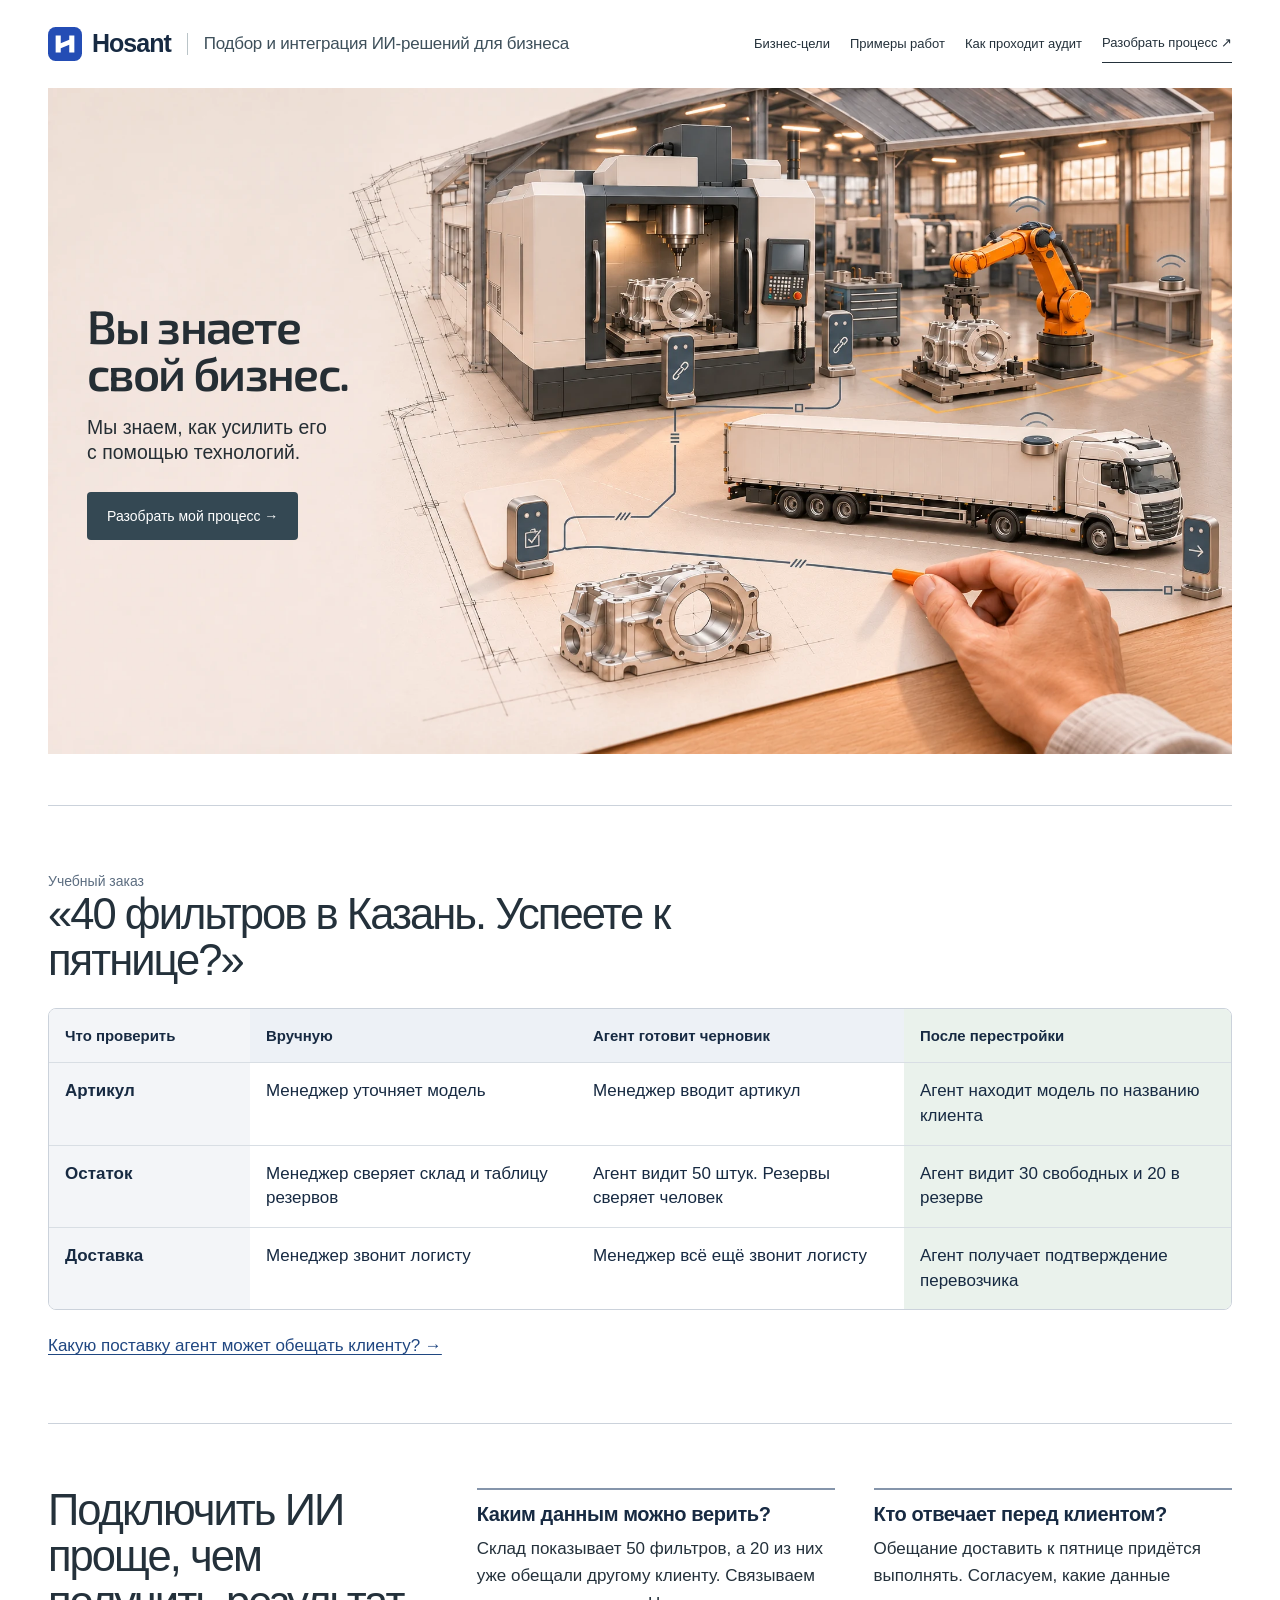
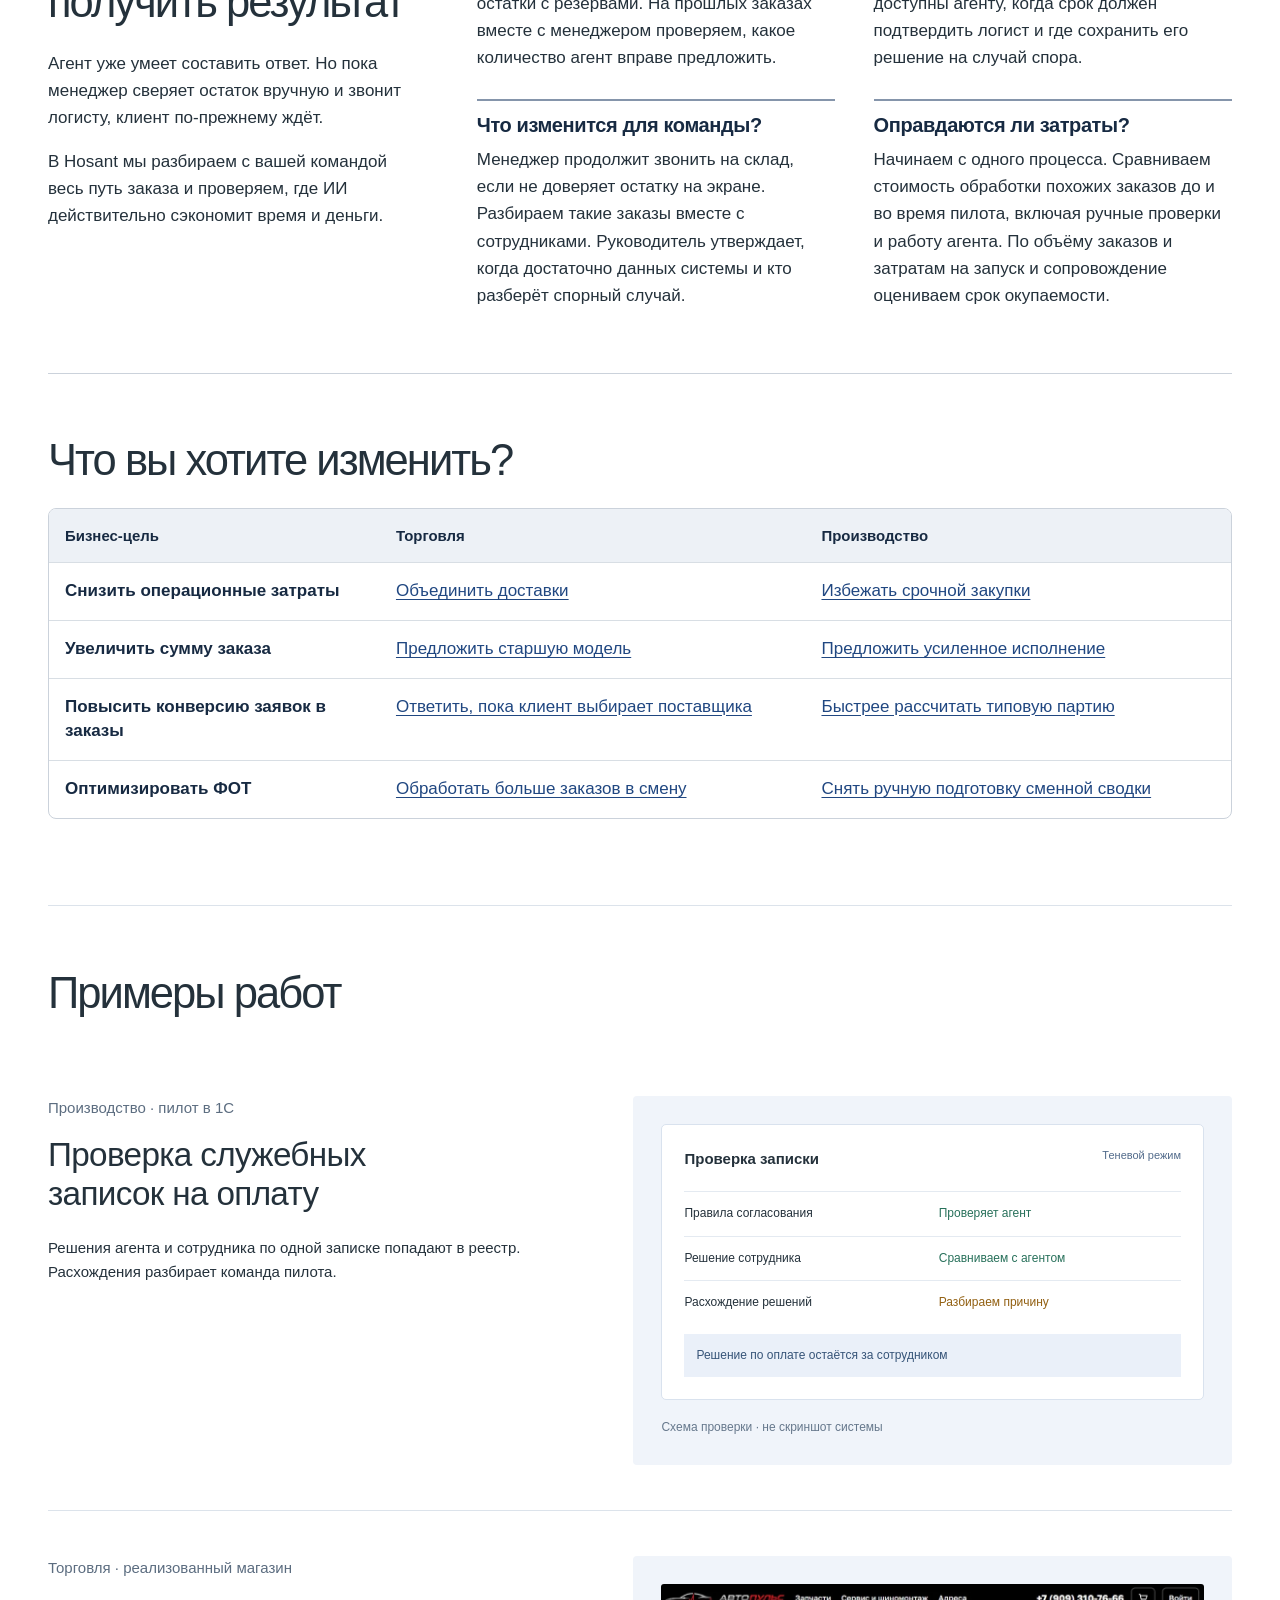
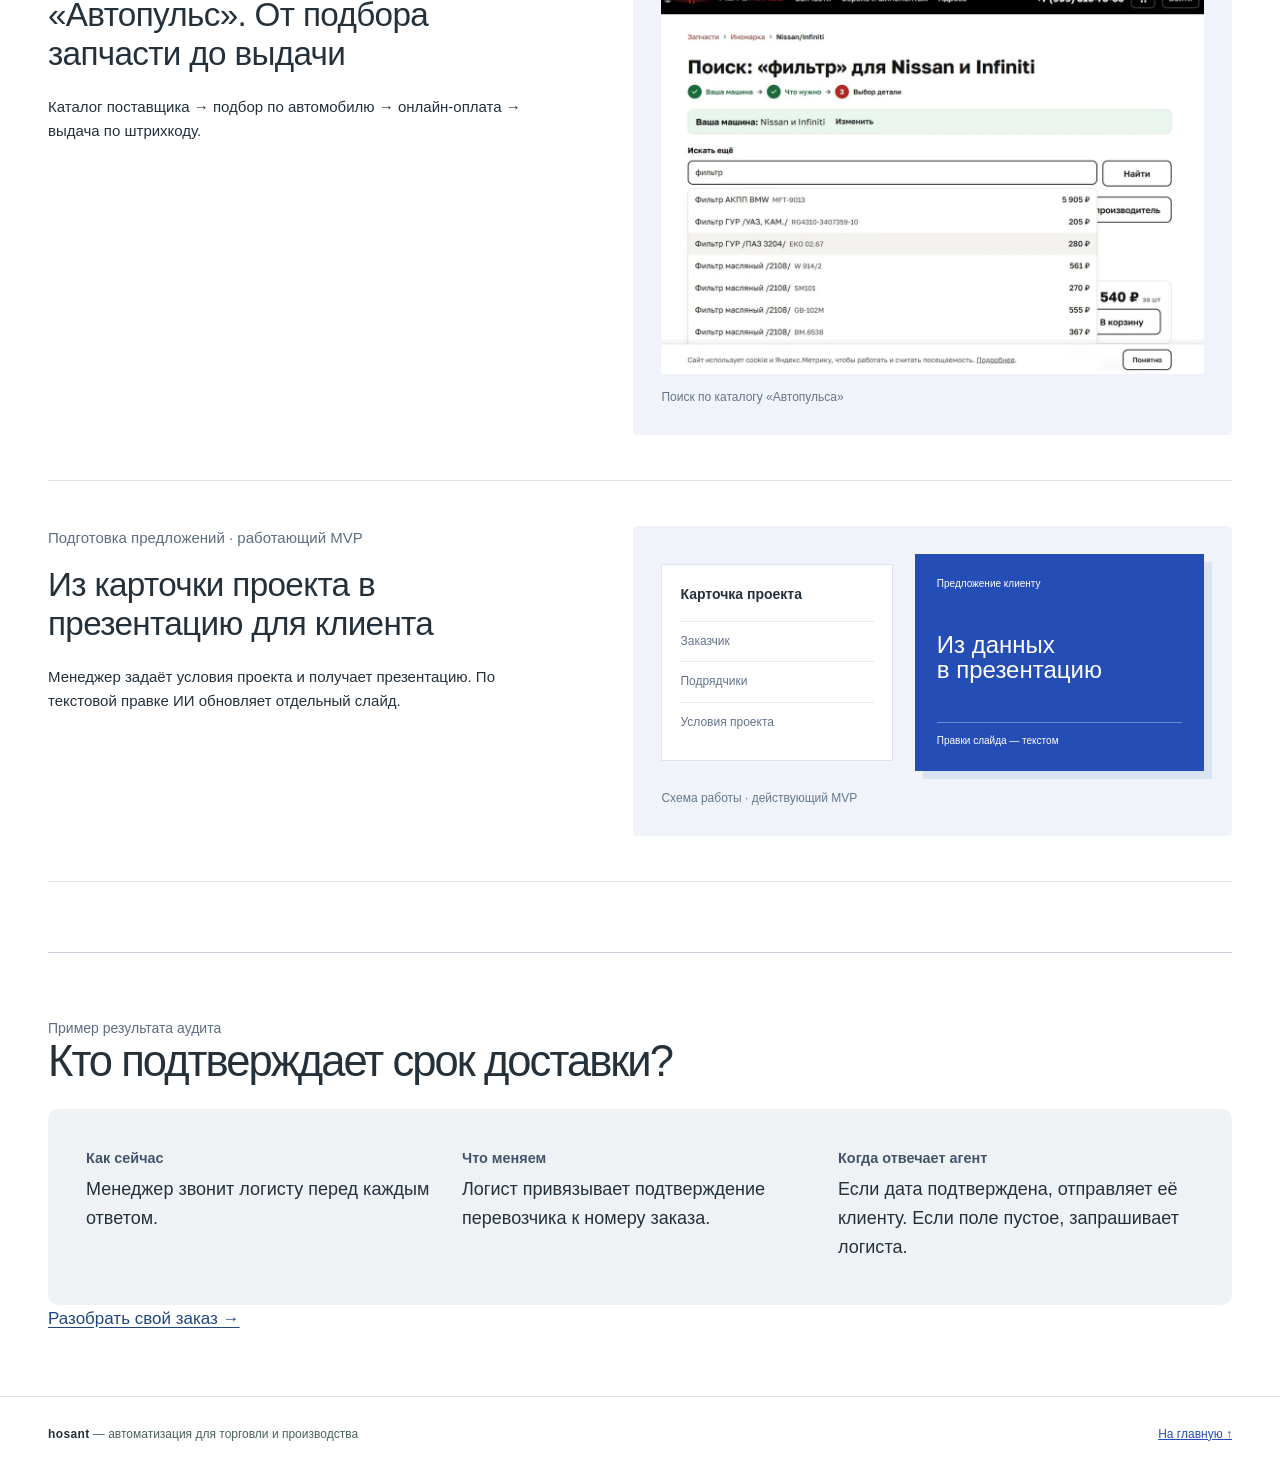
==== commit 0f252aba: "Объяснить на главной, как Hosant добивается отдачи от внедрения ИИ" ====
--- a/index.html
+++ b/index.html
@@ -39,6 +39,31 @@
     </table>
   </div>
   <a class="story-link" href="ai-native.html">Какую поставку агент может обещать клиенту? →</a>
+</section>
+<section class="visual-section integration" id="integration">
+  <div class="integration-intro">
+    <h2>Подключить ИИ проще, чем получить результат</h2>
+    <p>Агент уже умеет составить ответ. Но пока менеджер сверяет остаток вручную и звонит логисту, клиент по-прежнему ждёт.</p>
+    <p>В Hosant мы разбираем с вашей командой весь путь заказа и проверяем, где ИИ действительно сэкономит время и деньги.</p>
+  </div>
+  <div class="integration-factors">
+    <div>
+      <h3>Каким данным можно верить?</h3>
+      <p>Склад показывает 50 фильтров, а 20 из них уже обещали другому клиенту. Связываем остатки с резервами. На прошлых заказах вместе с менеджером проверяем, какое количество агент вправе предложить.</p>
+    </div>
+    <div>
+      <h3>Кто отвечает перед клиентом?</h3>
+      <p>Обещание доставить к пятнице придётся выполнять. Согласуем, какие данные доступны агенту, когда срок должен подтвердить логист и где сохранить его решение на случай спора.</p>
+    </div>
+    <div>
+      <h3>Что изменится для команды?</h3>
+      <p>Менеджер продолжит звонить на склад, если не доверяет остатку на экране. Разбираем такие заказы вместе с сотрудниками. Руководитель утверждает, когда достаточно данных системы и кто разберёт спорный случай.</p>
+    </div>
+    <div>
+      <h3>Оправдаются ли затраты?</h3>
+      <p>Начинаем с одного процесса. Сравниваем стоимость обработки похожих заказов до и во время пилота, включая ручные проверки и работу агента. По объёму заказов и затратам на запуск и сопровождение оцениваем срок окупаемости.</p>
+    </div>
+  </div>
 </section>
 <section class="visual-section" id="goals"><h2 id="goals-title">Что вы хотите изменить?</h2>
   <div class="table-frame"><table class="fact-table goals-table" aria-labelledby="goals-title">
@@ -132,7 +157,7 @@
  else home();
  document.title=app.querySelector('h1').textContent+' · ИИ для бизнеса';
  if(path==='app')app.focus({preventScroll:true});
- if(['goals','audit','works','work-catalog','work-proposal','work-1c'].includes(path))document.getElementById(path).scrollIntoView();
+  if(['integration','goals','audit','works','work-catalog','work-proposal','work-1c'].includes(path))document.getElementById(path).scrollIntoView();
  else window.scrollTo(0,0);
 }
 window.addEventListener('hashchange',()=>{route();app.focus({preventScroll:true})});route();
--- a/visuals.css
+++ b/visuals.css
@@ -4,6 +4,34 @@
 .story-hero .lead,.stock-intro .lead{font-size:clamp(1.05rem,1.55vw,1.3rem);line-height:1.5;max-width:38ch;margin:18px 0 24px}
 .visual-section{border-top:1px solid #cbd2db;padding:clamp(32px,5vw,64px) 0}
 .visual-section h2{margin:0 0 24px;max-width:32ch}
+.integration {
+  display: grid;
+  grid-template-columns: minmax(0, 1fr) minmax(0, 2fr);
+  align-items: start;
+  gap: clamp(28px, 4vw, 64px);
+}
+.integration-intro p + p { margin-top: 1em; }
+.integration-factors {
+  display: grid;
+  grid-template-columns: repeat(2, minmax(0, 1fr));
+  gap: 28px clamp(20px, 3vw, 44px);
+}
+.integration-factors > div {
+  border-top: 2px solid #8595ab;
+  padding-top: 12px;
+}
+.integration-factors h3 {
+  margin-bottom: 8px;
+  color: #172a42;
+  font-weight: 600;
+}
+@media (max-width: 1000px) {
+  .integration { grid-template-columns: 1fr; }
+  .integration-intro { max-width: 66ch; }
+}
+@media (max-width: 680px) {
+  .integration-factors { grid-template-columns: 1fr; gap: 20px; }
+}
 .table-frame{overflow-x:auto;margin:18px 0 22px;border:1px solid #cbd2db;border-radius:8px;background:#fff}
 .table-frame:focus-visible{outline:3px solid #244db5;outline-offset:2px}
 .fact-table{width:100%;border-collapse:collapse;table-layout:fixed;color:#172a42;font-size:1rem;line-height:1.45}
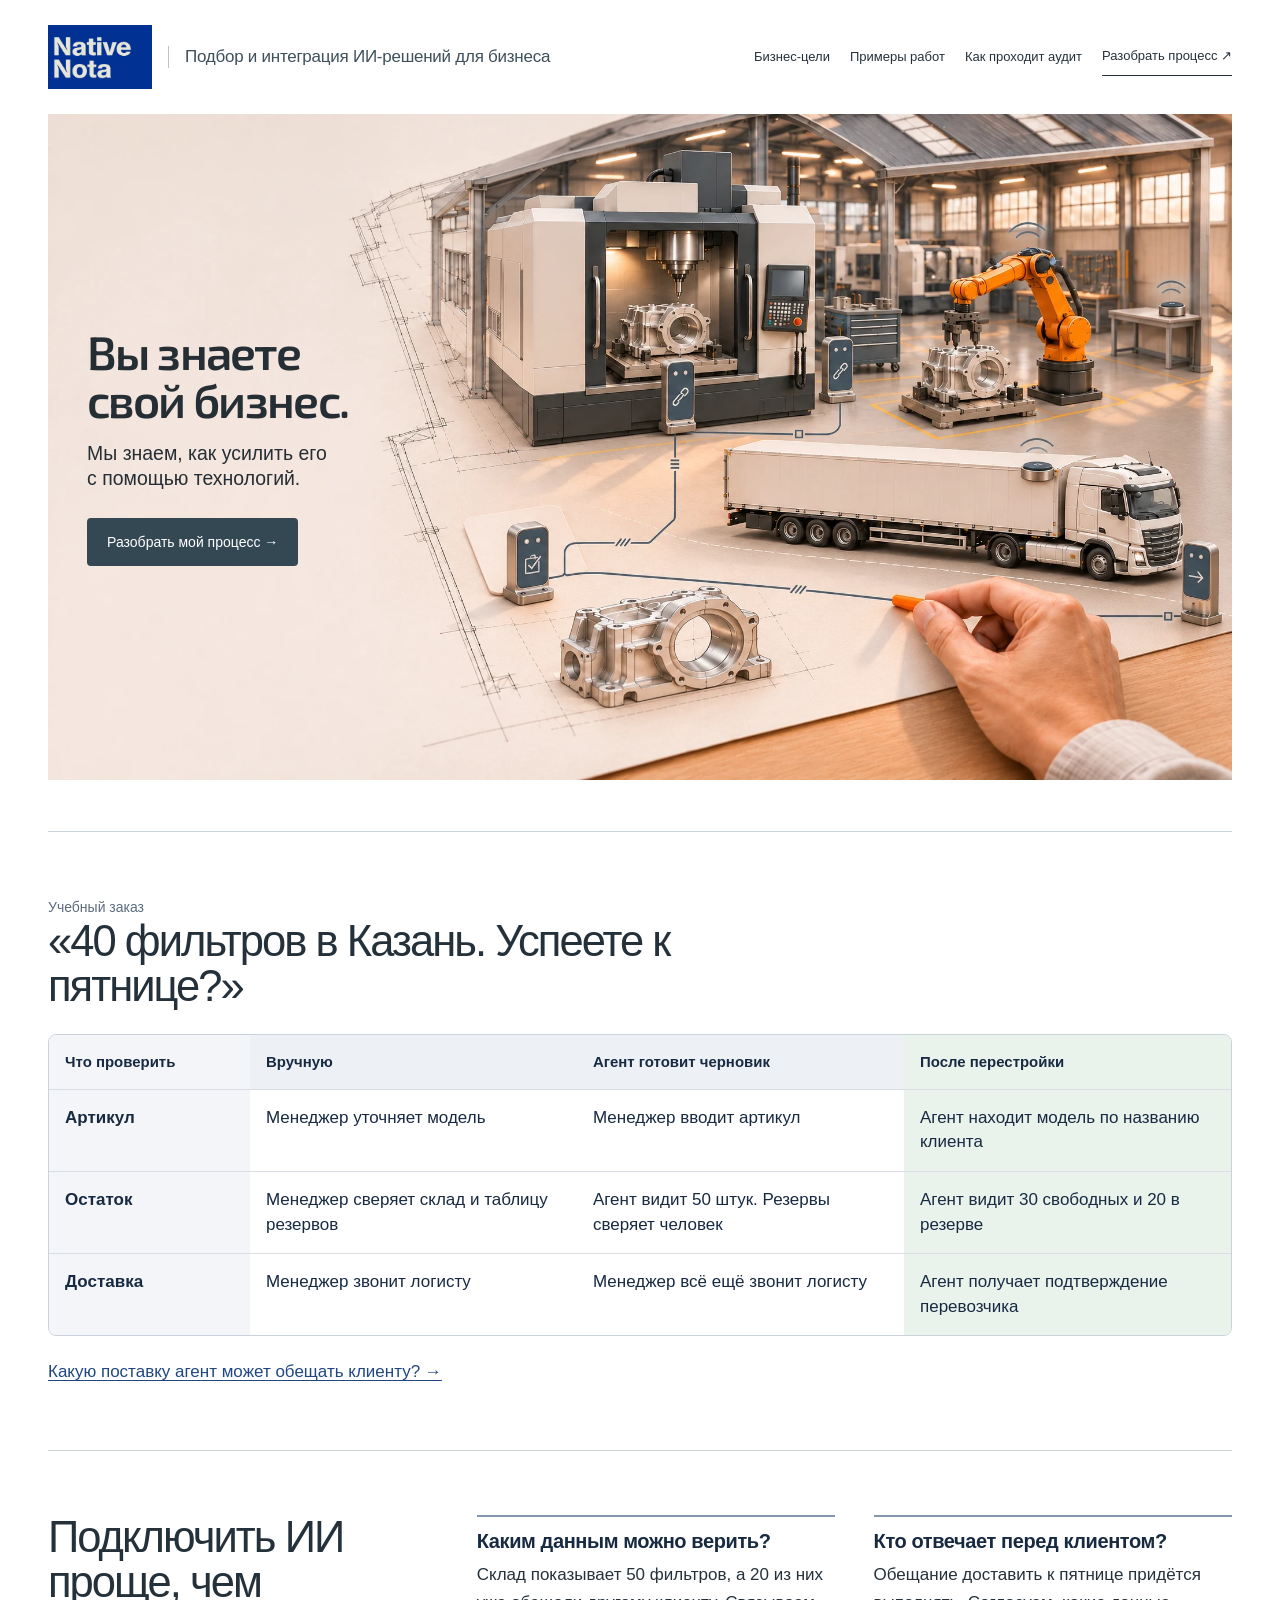
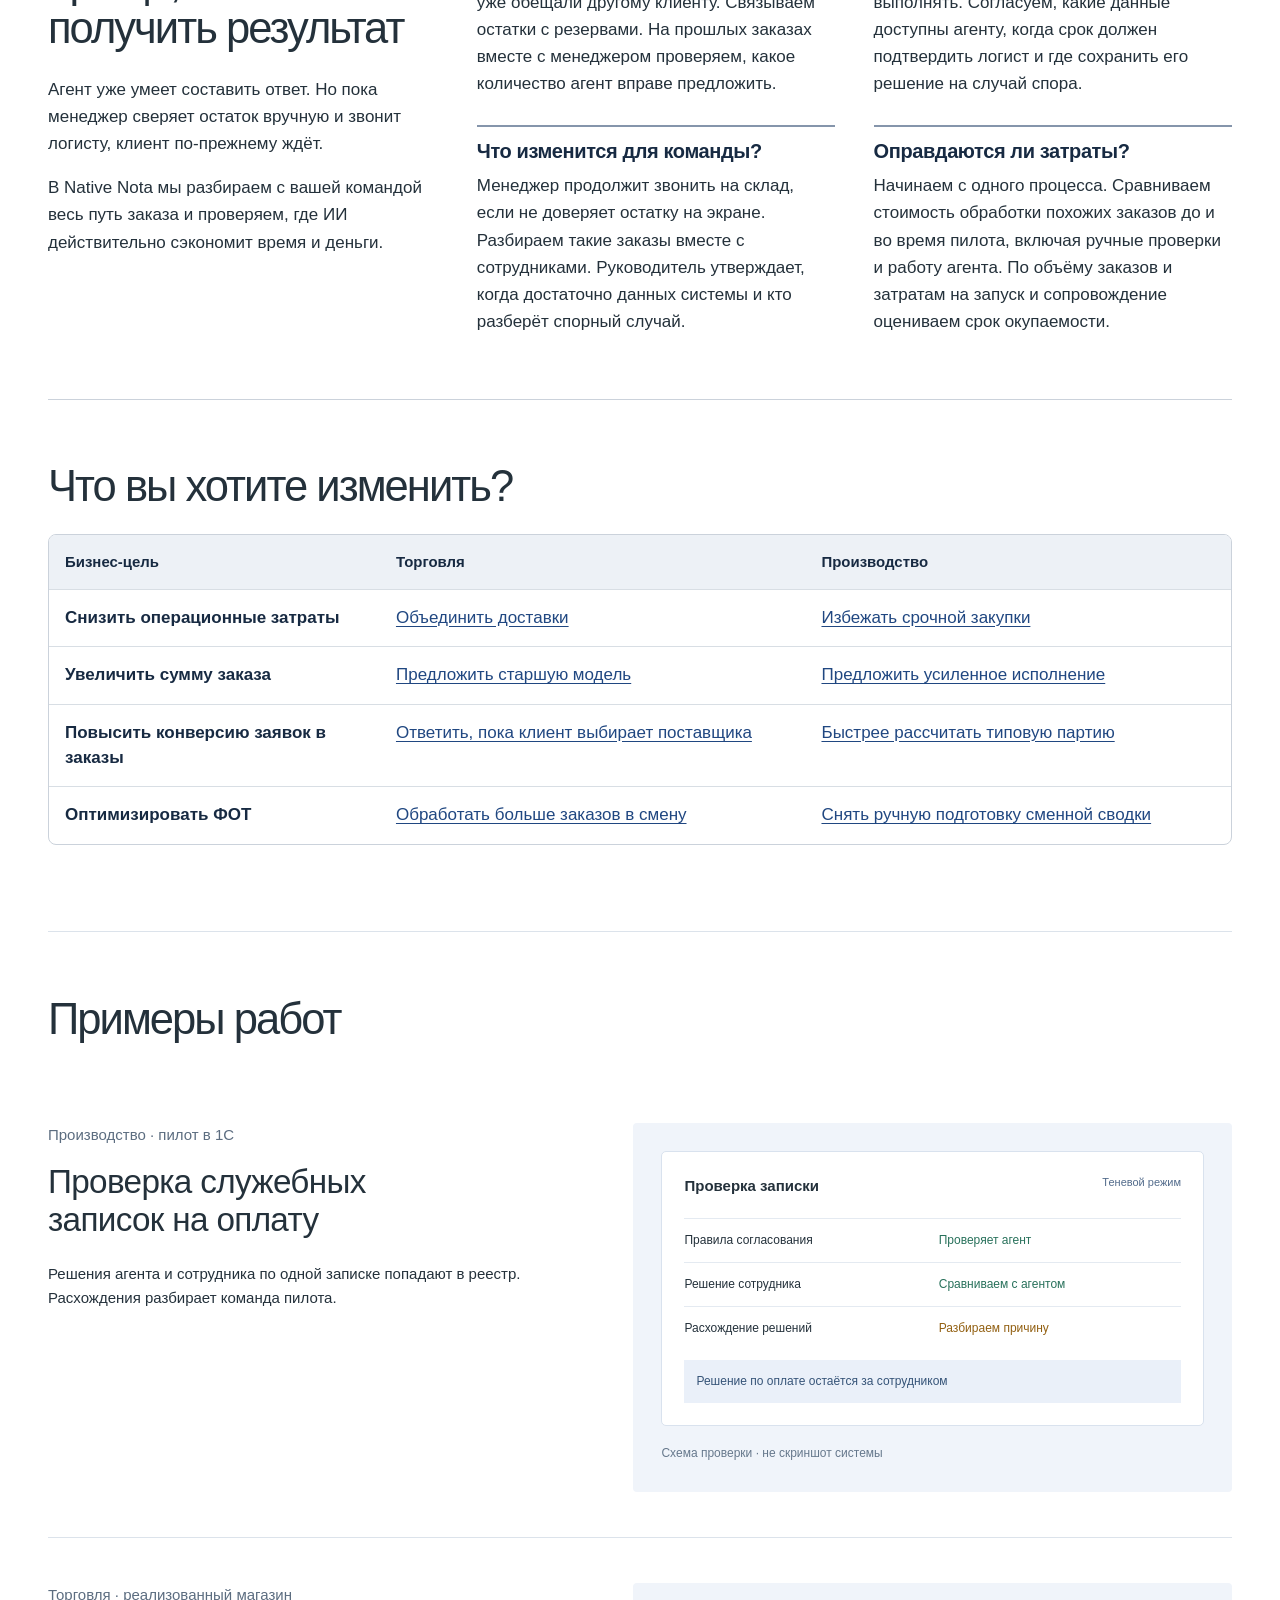
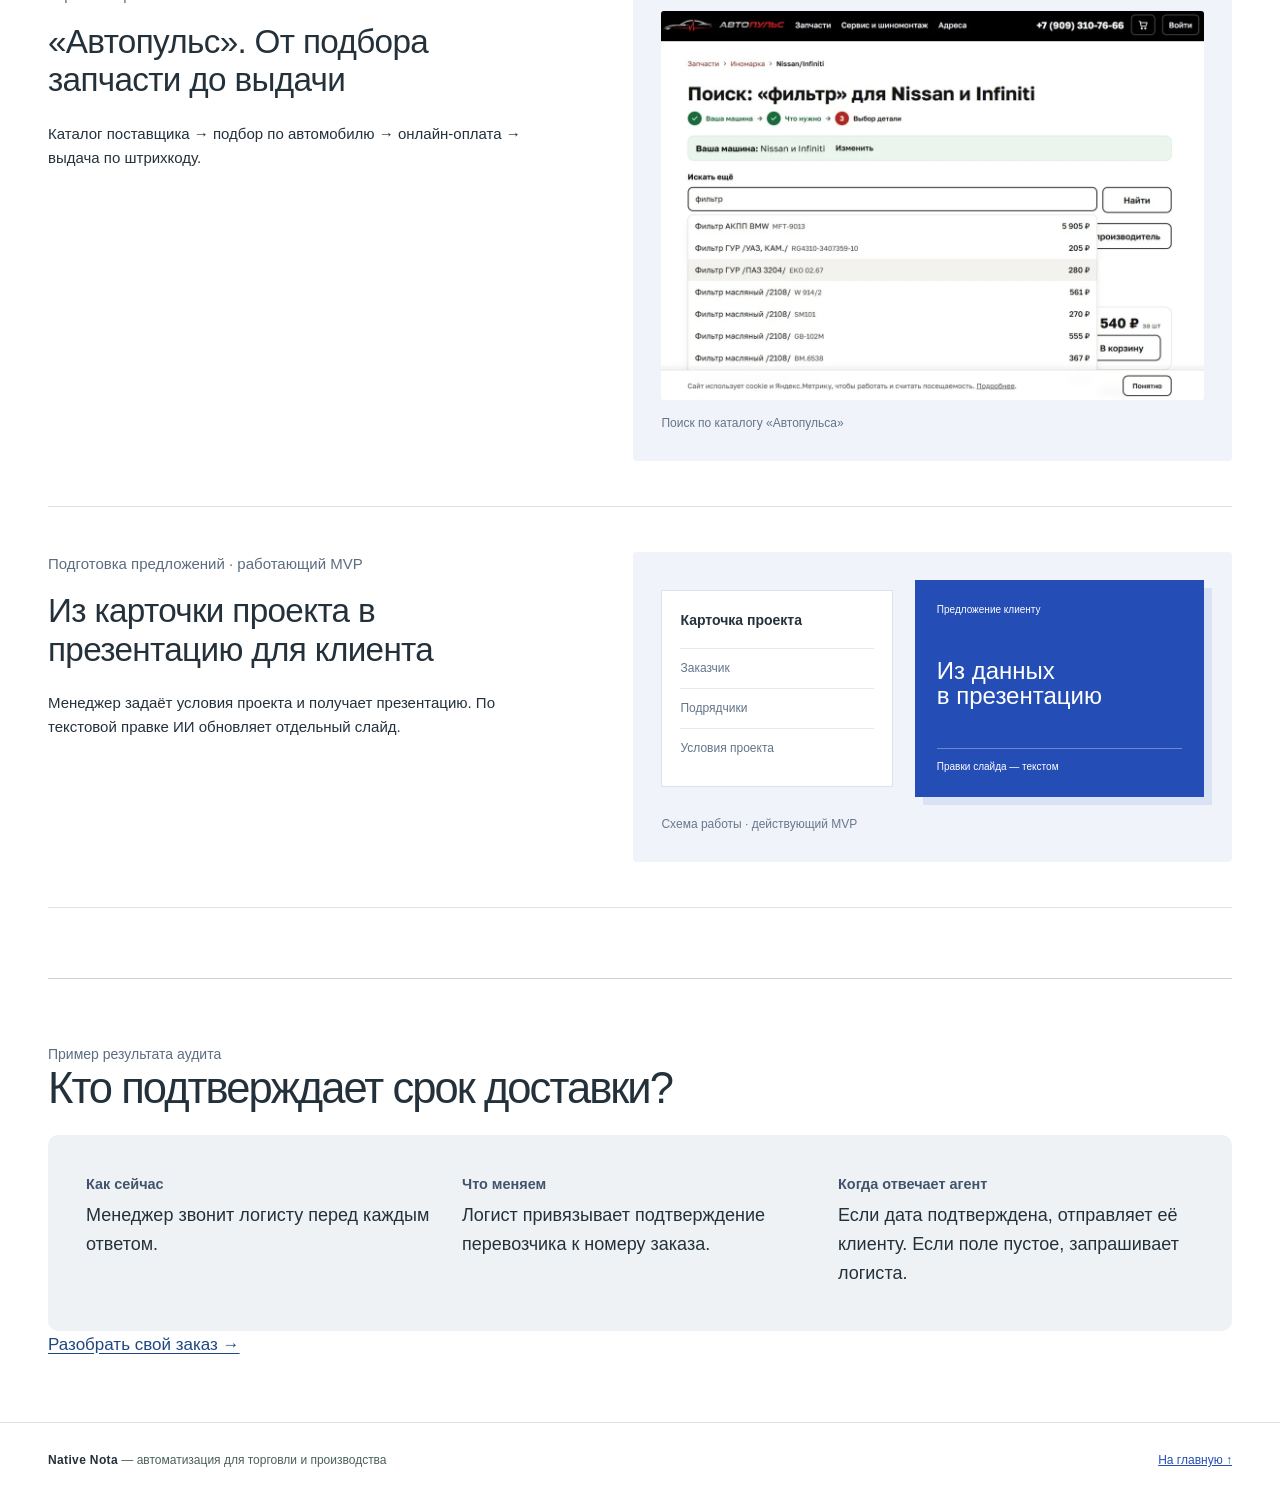
==== commit 0355f79d: "Обновить название компании и логотип сайта на Native Nota — Кобальт" ====
--- a/index.html
+++ b/index.html
@@ -1,5 +1,5 @@
 <!doctype html>
-<html lang="ru"><head><meta charset="utf-8"><meta name="viewport" content="width=device-width,initial-scale=1"><meta name="description" content="Аудит и изменение процессов для работы с ИИ-агентами в торговле и производстве."><title>ИИ для торговли и производства</title>
+<html lang="ru"><head><meta charset="utf-8"><meta name="viewport" content="width=device-width,initial-scale=1"><meta name="description" content="Аудит и изменение процессов для работы с ИИ-агентами в торговле и производстве."><title>ИИ для торговли и производства · Native Nota</title>
 <style>
 :root{--ink:#162c29;--green:#136454;--paper:#fbfaf6;--rule:#c9d2ca;--pale:#eaf1e8;--dark:#123d35;color:var(--ink);background:var(--paper);font:16px/1.55 Inter,Arial,sans-serif}*{box-sizing:border-box}body{margin:0}a{color:inherit}button,input,textarea{font:inherit}button,summary{cursor:pointer}a:focus-visible,button:focus-visible,summary:focus-visible,textarea:focus-visible{outline:3px solid #d18318;outline-offset:3px}.wrap{width:min(1160px,92%);margin:auto}header{border-bottom:1px solid var(--rule)}header .wrap,footer .wrap{display:flex;align-items:center;justify-content:space-between;gap:20px;padding:18px 0;flex-wrap:wrap}.brand{font-weight:700;text-decoration:none;display:flex;align-items:center;gap:10px}.mark{width:22px;height:22px;background:linear-gradient(135deg,var(--green) 45%,transparent 45% 55%,var(--green) 55%);border-radius:4px}nav{display:flex;gap:20px;align-items:center;flex-wrap:wrap}nav a{text-decoration:none;font-size:14px}a:hover{text-decoration:underline}.hero{padding:clamp(32px,6vw,76px) 0;display:grid;grid-template-columns:1.12fr 1fr;gap:clamp(24px,5vw,78px);align-items:center}.eyebrow{font-size:12px;font-weight:700;text-transform:uppercase;letter-spacing:.09em;color:var(--green)}h1,h2,h3,p{margin:0}h1,h2{letter-spacing:-.045em;line-height:1.05}h1{font-size:clamp(37px,5vw,69px);max-width:20ch}h2{font-size:clamp(27px,3.2vw,43px)}h3{font-size:20px;line-height:1.24;letter-spacing:-.02em}.lead{margin:18px 0 24px;max-width:60ch;font-size:18px}.cta{display:inline-flex;align-items:center;justify-content:center;background:var(--green);color:white;text-decoration:none;border:0;border-radius:6px;padding:12px 18px;font-weight:600}.demo{background:var(--dark);color:white;padding:clamp(20px,3vw,36px);border-radius:16px}.demo .eyebrow{color:#bddac7}.demo h2{font-size:clamp(24px,3vw,35px);margin:10px 0 20px}.tabs{display:flex;gap:4px;flex-wrap:wrap}.tabs button{color:white;background:transparent;border:1px solid #82a397;border-radius:5px;padding:8px 11px;font-size:14px}.tabs button[aria-pressed=true]{background:#e4f1c5;color:#18392c;border-color:#e4f1c5}.reply{padding:17px 0 0;min-height:104px}.reply strong{display:block;color:#d8efb6}.demo a{color:#d8efb6}.band{border-top:1px solid var(--rule);padding:36px 0 42px}.grid{display:grid;grid-template-columns:repeat(2,minmax(0,1fr));gap:12px;margin-top:20px}.tile{display:block;background:white;border:1px solid var(--rule);border-radius:9px;padding:20px;text-decoration:none}.tile:hover{background:var(--pale);text-decoration:none;border-color:var(--green)}.tile h3{display:flex;justify-content:space-between;gap:10px}.tile p{color:#51635b;margin-top:6px}.audit{display:grid;grid-template-columns:1fr 2fr;gap:24px}.audit ol{margin:0;padding-left:22px}.audit li{margin-bottom:9px}.inner{padding:30px 0 60px;max-width:920px}.crumb{font-size:14px;color:var(--green);margin-bottom:28px}.inner h1{font-size:clamp(32px,5vw,58px);max-width:26ch}.rows{margin:22px 0}.row{display:grid;grid-template-columns:1fr 2fr;gap:20px;border-top:1px solid var(--rule);padding:17px 0}.row dt{font-weight:700}.row dd{margin:0}.brief{max-width:650px;display:grid;gap:14px;margin-top:20px}textarea{display:block;width:100%;margin-top:7px;padding:12px;border:1px solid var(--rule);border-radius:6px}footer{border-top:1px solid var(--rule);color:#4a6158;font-size:14px}footer a{color:var(--green)}@media(max-width:740px){.hero,.audit,.row{grid-template-columns:1fr}.row{gap:4px}.grid{grid-template-columns:1fr}nav{gap:12px}.demo{padding:20px}.hero{gap:25px}.inner{padding-top:20px}}@media(max-width:380px){header .wrap{gap:8px}.brand{font-size:14px}}
 .works article{display:grid;grid-template-columns:minmax(220px,1fr) 2fr;gap:32px;padding:23px 0;border-bottom:1px solid var(--rule);scroll-margin-top:16px}.works h3{margin-top:6px}.works article p+p{margin-top:9px}.works details{margin-top:12px;color:var(--green)}.works summary{padding:5px 0}.works figure{margin:12px 0 0}.works img{display:block;width:100%;height:auto;border:1px solid var(--rule);border-radius:6px}.works figcaption{font-size:13px;margin-top:4px}.related{margin:0 0 18px}.related a{color:var(--green)}@media(max-width:740px){.works article{grid-template-columns:1fr;gap:9px}}
@@ -14,9 +14,8 @@
 .journey .journey-head{flex-wrap:wrap}.journey .tabs{flex-wrap:wrap;max-width:100%}.audit-prompt{border-top:1px solid #d6dfec;margin-top:20px;padding-top:20px;display:flex;align-items:center;justify-content:space-between;gap:16px;flex-wrap:wrap}.audit-prompt p{max-width:52ch;font-weight:600}.audit-prompt .cta{white-space:normal}
 .journey-links{display:grid;gap:8px;max-width:27ch;font-size:14px}.journey-links a{color:var(--green)}
 
-header .hosant-brand{display:inline-flex;align-items:center;gap:10px;color:#172a42;text-decoration:none;font:700 25px/1.1 Arial,sans-serif;letter-spacing:-1px;white-space:nowrap}header .hosant-symbol{display:block;flex:none}
-</style><link rel="stylesheet" href="visuals.css"></head><body><a class="skip" href="#app">Перейти к содержанию</a><header><div class="wrap"><a class="brand hosant-brand" href="#home" aria-label="Hosant — подбор и интеграция ИИ-решений для бизнеса. На главную"><svg class="hosant-symbol" width="34" height="34" viewBox="0 0 40 40" aria-hidden="true" focusable="false"><rect width="40" height="40" rx="9" fill="#244db5"/><path fill="#fff" d="M9 10h6v9l10-4v-5h6v20h-6v-9l-10 4v5H9z"/></svg><span>Hosant</span><span class="brand-tagline">Подбор и интеграция ИИ-решений для бизнеса</span></a><nav aria-label="Навигация"><a href="#goals">Бизнес-цели</a><a href="#works">Примеры работ</a><a href="#audit">Как проходит аудит</a><a href="#brief">Разобрать процесс ↗</a></nav></div></header>
-<main class="wrap" id="app" tabindex="-1"></main><footer><div class="wrap"><span><span class="footer-brand">hosant</span> — автоматизация для торговли и производства</span><a href="#home">На главную ↑</a></div></footer>
+</style><link rel="stylesheet" href="visuals.css"></head><body><a class="skip" href="#app">Перейти к содержанию</a><header><div class="wrap"><a class="brand" href="#home" aria-label="Native Nota — подбор и интеграция ИИ-решений для бизнеса. На главную"><img class="brand-logo" src="assets/native-nota-cobalt.png" width="104" height="64" alt="Native Nota"><span class="brand-tagline">Подбор и интеграция ИИ-решений для бизнеса</span></a><nav aria-label="Навигация"><a href="#goals">Бизнес-цели</a><a href="#works">Примеры работ</a><a href="#audit">Как проходит аудит</a><a href="#brief">Разобрать процесс ↗</a></nav></div></header>
+<main class="wrap" id="app" tabindex="-1"></main><footer><div class="wrap"><span><span class="footer-brand">Native Nota</span> — автоматизация для торговли и производства</span><a href="#home">На главную ↑</a></div></footer>
 <template id="home-sections">
 <section class="factory-hero" aria-labelledby="factory-title">
   <img class="factory-scene" src="assets/manufacturing-hero.webp" width="2048" height="1152" fetchpriority="high" alt="Машиностроительный цех. Агенты связывают чертёж, обработку детали и отгрузку в одну систему.">
@@ -44,7 +43,7 @@
   <div class="integration-intro">
     <h2>Подключить ИИ проще, чем получить результат</h2>
     <p>Агент уже умеет составить ответ. Но пока менеджер сверяет остаток вручную и звонит логисту, клиент по-прежнему ждёт.</p>
-    <p>В Hosant мы разбираем с вашей командой весь путь заказа и проверяем, где ИИ действительно сэкономит время и деньги.</p>
+    <p>В Native Nota мы разбираем с вашей командой весь путь заказа и проверяем, где ИИ действительно сэкономит время и деньги.</p>
   </div>
   <div class="integration-factors">
     <div>
@@ -155,7 +154,7 @@
  else if(path==='case'&&validGoal&&validIndustry)casePage(Number(goalId),Number(industryId));
  else if(path==='brief')brief(validGoal?Number(goalId):-1,validIndustry?Number(industryId):-1);
  else home();
- document.title=app.querySelector('h1').textContent+' · ИИ для бизнеса';
+ document.title=app.querySelector('h1').textContent+' · Native Nota';
  if(path==='app')app.focus({preventScroll:true});
   if(['integration','goals','audit','works','work-catalog','work-proposal','work-1c'].includes(path))document.getElementById(path).scrollIntoView();
  else window.scrollTo(0,0);
--- a/visuals.css
+++ b/visuals.css
@@ -86,6 +86,17 @@
   width: 32%;
   padding: 35px 0 35px 3.3%;
 }
+header .brand {
+  display: inline-flex;
+  align-items: center;
+  gap: 10px;
+  text-decoration: none;
+}
+header .brand-logo {
+  display: block;
+  flex: none;
+  object-fit: cover;
+}
 header .brand-tagline {
   margin-inline-start: 6px;
   padding-inline-start: 16px;
